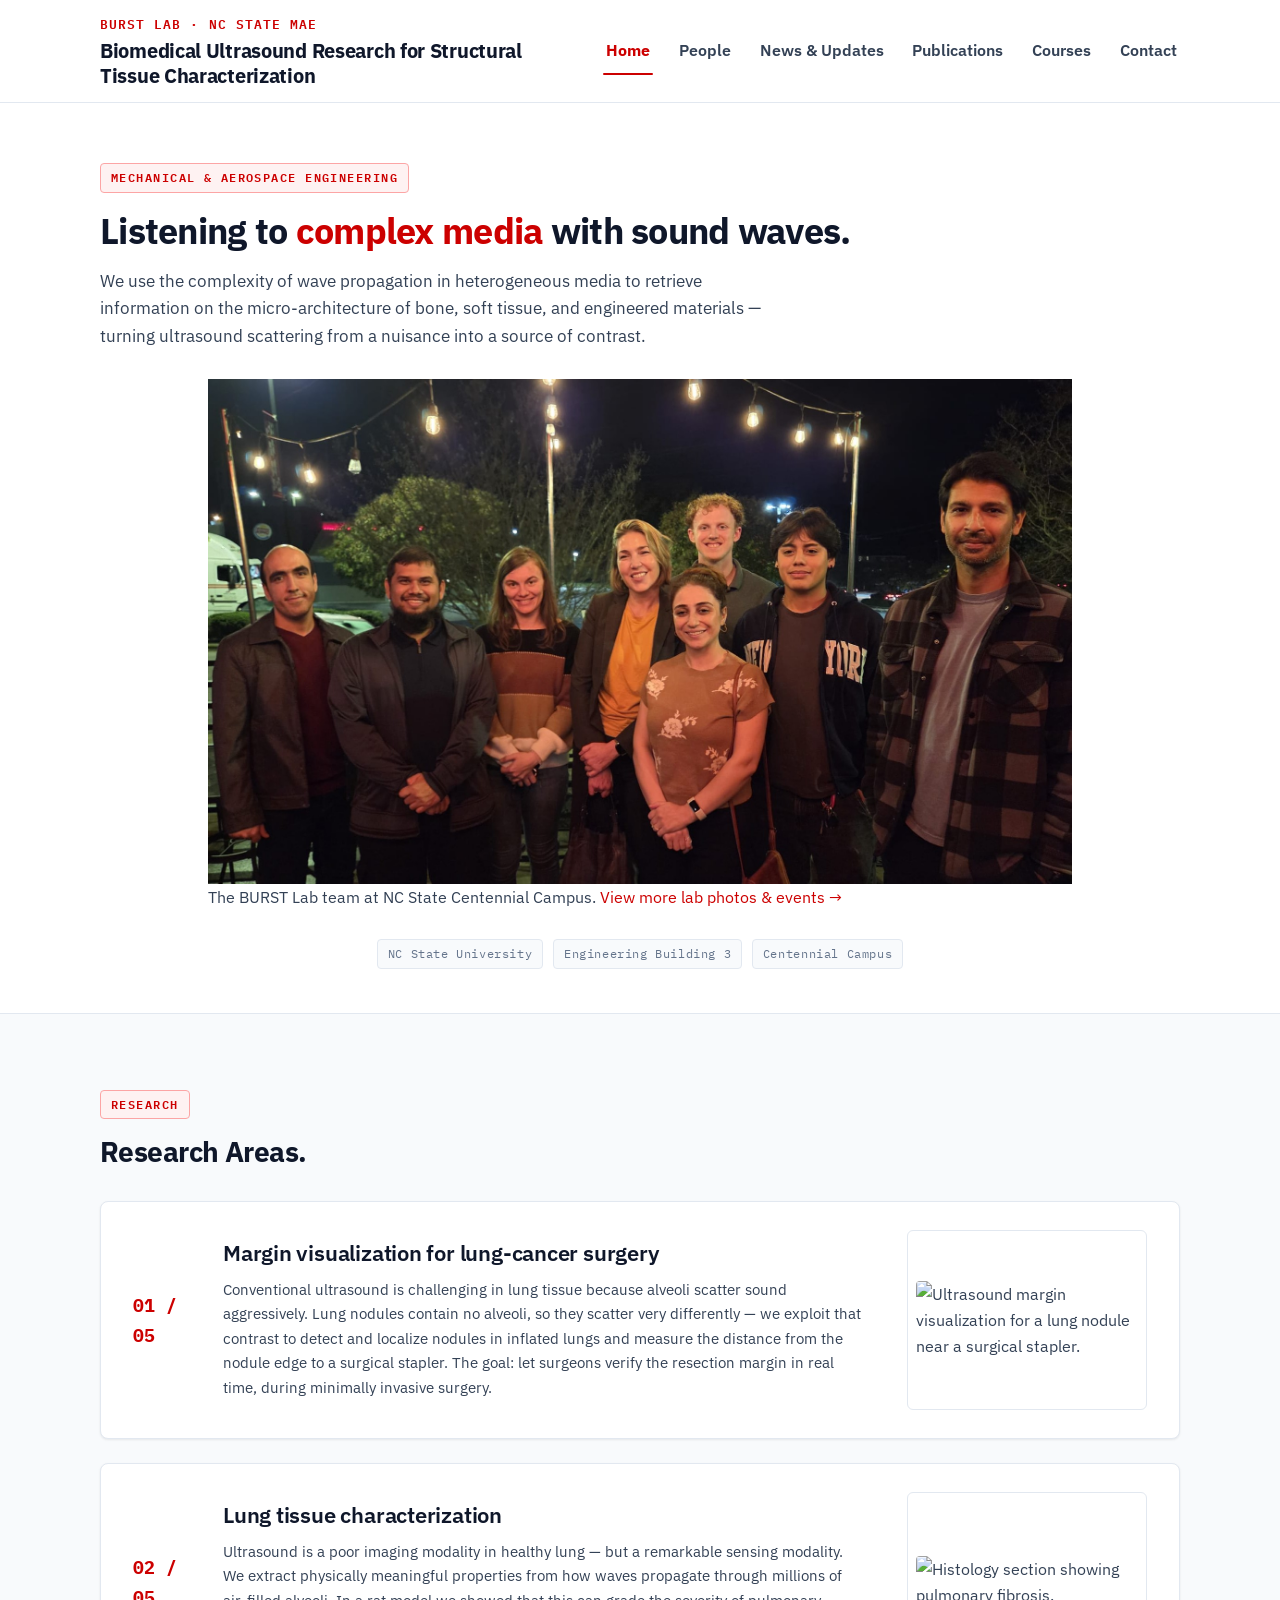
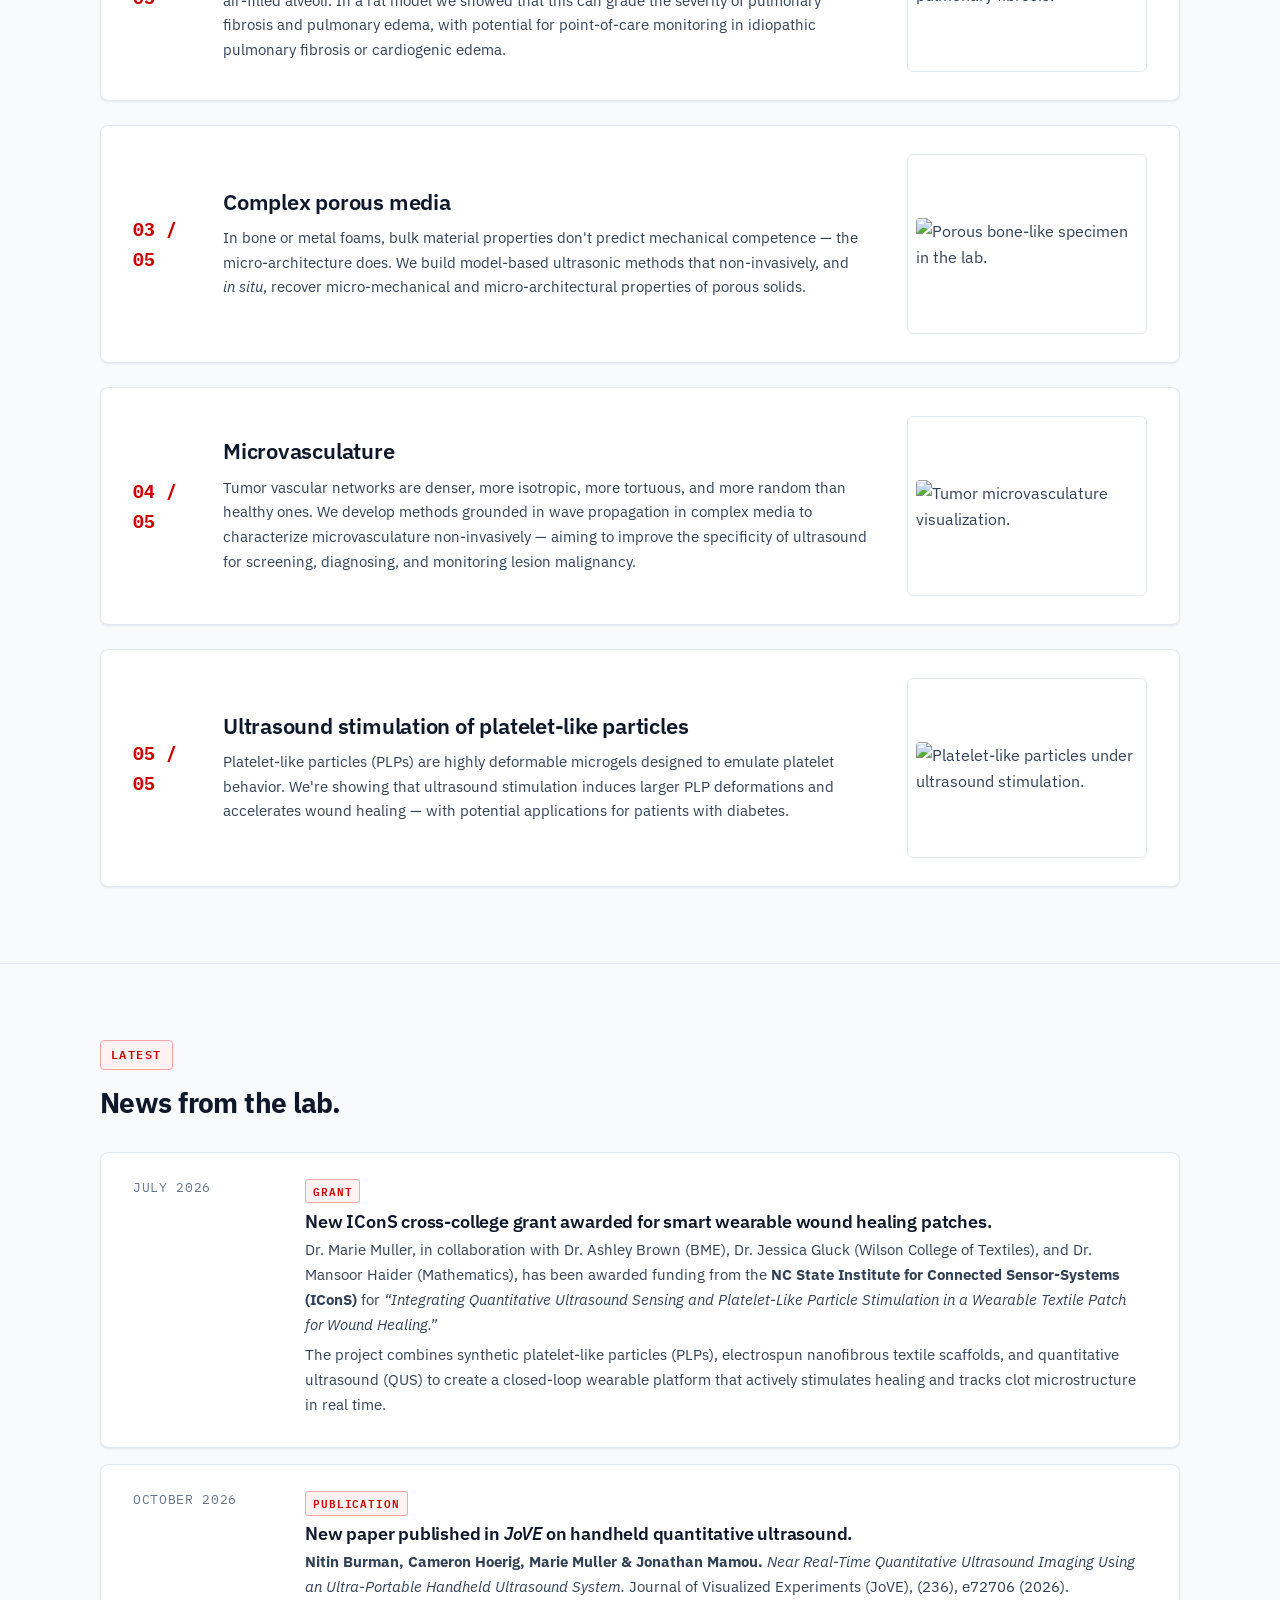
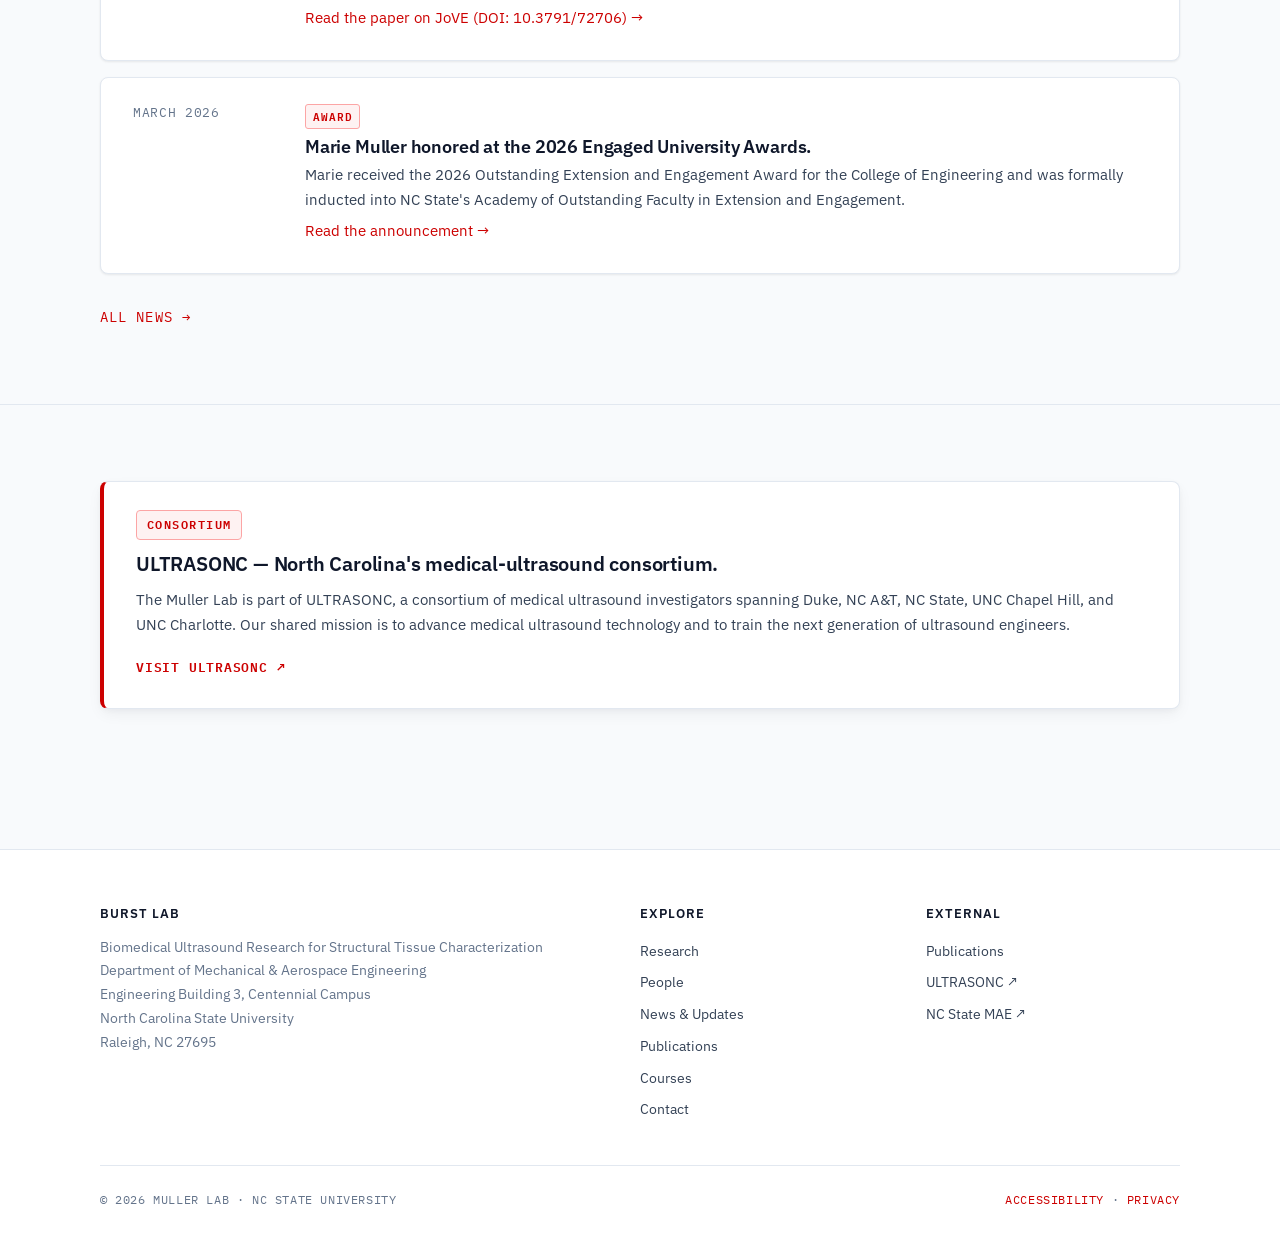
==== index.html @ 19299519 "Update index.html" ====
<!doctype html>
<html lang="en">
<head>
  <meta charset="utf-8" />
  <meta name="viewport" content="width=device-width, initial-scale=1" />
  <title> Biomedical Ultrasound Research for Structural Tissue characterization (BURST) Lab — Marie Muller, NC State</title>
  <meta name="description" content="The Burst Lab at NC State develops ultrasound methods to characterize the micro-architecture of complex media; from lung tissue and bone to engineered soft materials." />

  <!-- Fonts: Fraunces (display serif) + IBM Plex Sans (body) -->
  <link rel="preconnect" href="https://fonts.googleapis.com" />
  <link rel="preconnect" href="https://fonts.gstatic.com" crossorigin />
  <link href="https://fonts.googleapis.com/css2?family=Fraunces:ital,opsz,wght,SOFT,WONK@0,9..144,400..700,30..100,0..1;1,9..144,400..700,30..100,0..1&family=IBM+Plex+Mono:wght@400;500&family=IBM+Plex+Sans:wght@400;500;600&display=swap" rel="stylesheet" />

  <link rel="stylesheet" href="assets/css/style.css" />
</head>
<body>

  <header class="site-header">
    <nav class="nav" aria-label="Primary">
      <a class="brand" href="index.html">
        <small>BURST Lab · NC State MAE</small>
        <b>Biomedical Ultrasound Research for Structural Tissue Characterization</b>
      </a>
      <button class="nav-toggle" aria-expanded="false" aria-controls="nav-links">Menu</button>
      <ul class="nav-links" id="nav-links">
        <li><a class="active" href="index.html">Home</a></li>
        <li><a href="people.html">People</a></li>
        <li><a href="news.html">News &amp; Updates</a></li>
        <li><a href="publications.html">Publications</a></li>
        <li><a href="courses.html">Courses</a></li>        
        <li><a href="contact.html">Contact</a></li>
      </ul>
    </nav>
  </header>

  <main>

    <!-- HERO SECTION (Full-Width Single Column) -->
    <!-- HERO SECTION (Heading + Description -> Lab Photo -> Keyword Tags) -->
    <header class="hero">
      <div class="wrap">
        <span class="eyebrow">Mechanical &amp; Aerospace Engineering</span>
        <h1>Listening to <em>complex media</em> with sound waves.</h1>
        <p class="hero-lede" style="max-width: 68ch; margin-bottom: 1.75rem;">
          We use the complexity of wave propagation in heterogeneous media to retrieve information on the micro-architecture of bone, soft tissue, and engineered materials — turning ultrasound scattering from a nuisance into a source of contrast.
        </p>

        <!-- LAB GROUP PHOTO (80% Width Centered) -->
        <figure class="lab-hero-photo" style="max-width: 80%; margin: 0 auto;">
          <img src="assets/img/gallery/lab_photo.jpg" alt="BURST Lab Group Photo at NC State" />
          <figcaption>
            <span>The BURST Lab team at NC State Centennial Campus.</span>
            <a href="gallery.html">View more lab photos &amp; events →</a>
          </figcaption>
        </figure>

        <!-- CAMPUS & LOCATION KEYWORDS -->
        <div class="hero-meta" style="margin-top: 1.75rem; justify-content: center;">
          <span>NC State University</span>
          <span>Engineering Building 3</span>
          <span>Centennial Campus</span>
        </div>
      </div>
    </header>
    
   <!-- RESEARCH AREAS -->
    <section class="section" id="research">
      <div class="wrap">
        <span class="eyebrow">Research</span>
        <h2>Research Areas.</h2>
        <div class="research-list">

          <article class="research-item">
            <div class="research-num">01 / 05</div>
            <div class="research-body">
              <h3>Margin visualization for lung-cancer surgery</h3>
              <p>
                Conventional ultrasound is challenging in lung tissue because alveoli scatter
                sound aggressively. Lung nodules contain no alveoli, so they scatter very
                differently — we exploit that contrast to detect and localize nodules in
                inflated lungs and measure the distance from the nodule edge to a surgical
                stapler. The goal: let surgeons verify the resection margin in real time,
                during minimally invasive surgery.
              </p>
            </div>
            <figure class="research-figure">
              <img src="https://i0.wp.com/muller.wordpress.ncsu.edu/files/2023/11/NoduleMargin.png?ssl=1" alt="Ultrasound margin visualization for a lung nodule near a surgical stapler." loading="lazy" />
            </figure>
          </article>

          <article class="research-item">
            <div class="research-num">02 / 05</div>
            <div class="research-body">
              <h3>Lung tissue characterization</h3>
              <p>
                Ultrasound is a poor imaging modality in healthy lung — but a remarkable
                sensing modality. We extract physically meaningful properties from how waves
                propagate through millions of air-filled alveoli. In a rat model we showed
                that this can grade the severity of pulmonary fibrosis and pulmonary edema,
                with potential for point-of-care monitoring in idiopathic pulmonary fibrosis
                or cardiogenic edema.
              </p>
            </div>
            <figure class="research-figure">
              <img src="https://i0.wp.com/muller.wordpress.ncsu.edu/files/2020/08/FibrosisHist.jpg?ssl=1" alt="Histology section showing pulmonary fibrosis." loading="lazy" />
            </figure>
          </article>

          <article class="research-item">
            <div class="research-num">03 / 05</div>
            <div class="research-body">
              <h3>Complex porous media</h3>
              <p>
                In bone or metal foams, bulk material properties don't predict mechanical
                competence — the micro-architecture does. We build model-based ultrasonic
                methods that non-invasively, and <em>in&nbsp;situ</em>, recover micro-mechanical
                and micro-architectural properties of porous solids.
              </p>
            </div>
            <figure class="research-figure">
              <img src="https://i0.wp.com/muller.wordpress.ncsu.edu/files/2015/06/20151201_102800.jpg?ssl=1" alt="Porous bone-like specimen in the lab." loading="lazy" />
            </figure>
          </article>

          <article class="research-item">
            <div class="research-num">04 / 05</div>
            <div class="research-body">
              <h3>Microvasculature</h3>
              <p>
                Tumor vascular networks are denser, more isotropic, more tortuous, and more
                random than healthy ones. We develop methods grounded in wave propagation in
                complex media to characterize microvasculature non-invasively — aiming to
                improve the specificity of ultrasound for screening, diagnosing, and monitoring
                lesion malignancy.
              </p>
            </div>
            <figure class="research-figure">
              <img src="https://i0.wp.com/muller.wordpress.ncsu.edu/files/2018/06/TumorVasc.jpg?ssl=1" alt="Tumor microvasculature visualization." loading="lazy" />
            </figure>
          </article>

          <article class="research-item">
            <div class="research-num">05 / 05</div>
            <div class="research-body">
              <h3>Ultrasound stimulation of platelet-like particles</h3>
              <p>
                Platelet-like particles (PLPs) are highly deformable microgels designed to
                emulate platelet behavior. We're showing that ultrasound stimulation induces
                larger PLP deformations and accelerates wound healing — with potential
                applications for patients with diabetes.
              </p>
            </div>
            <figure class="research-figure">
              <img src="https://i0.wp.com/muller.wordpress.ncsu.edu/files/2019/06/PLP.jpg?ssl=1" alt="Platelet-like particles under ultrasound stimulation." loading="lazy" />
            </figure>
          </article>

        </div>
      </div>
    </section>

    <!-- LATEST NEWS PREVIEW -->
    <section class="section">
      <div class="wrap">
        <span class="eyebrow">Latest</span>
        <h2>News from the lab.</h2>

        <ul class="news-list">
<li class="news-item">
            <div class="news-date">July 2026</div>
            <div class="news-body">
              <span class="news-tag">Grant</span>
              <h3>New IConS cross-college grant awarded for smart wearable wound healing patches.</h3>
              <p>
                Dr. Marie Muller, in collaboration with Dr. Ashley Brown (BME), Dr. Jessica Gluck (Wilson College of Textiles), and Dr. Mansoor Haider (Mathematics), has been awarded funding from the <b>NC State Institute for Connected Sensor-Systems (IConS)</b> for <i>“Integrating Quantitative Ultrasound Sensing and Platelet-Like Particle Stimulation in a Wearable Textile Patch for Wound Healing.”</i>
              </p>
              <p>
                The project combines synthetic platelet-like particles (PLPs), electrospun nanofibrous textile scaffolds, and quantitative ultrasound (QUS) to create a closed-loop wearable platform that actively stimulates healing and tracks clot microstructure in real time.
              </p>
            </div>
          </li>
<li class="news-item">
            <div class="news-date">October 2026</div>
            <div class="news-body">
              <span class="news-tag">Publication</span>
              <h3>New paper published in <i>JoVE</i> on handheld quantitative ultrasound.</h3>
              <p>
                <b>Nitin Burman, Cameron Hoerig, Marie Muller &amp; Jonathan Mamou.</b> 
                <i>Near Real-Time Quantitative Ultrasound Imaging Using an Ultra-Portable Handheld Ultrasound System.</i> 
                Journal of Visualized Experiments (JoVE), (236), e72706 (2026).
              </p>
              <p>
                <a href="https://doi.org/10.3791/72706" target="_blank" rel="noopener">Read the paper on JoVE (DOI: 10.3791/72706) →</a>
              </p>
            </div>
          </li>
<li class="news-item">
            <div class="news-date">March 2026</div>
            <div class="news-body">
              <span class="news-tag">Award</span>
              <h3>Marie Muller honored at the 2026 Engaged University Awards.</h3>
              <p>Marie received the 2026 Outstanding Extension and Engagement Award for the College of Engineering and was formally inducted into NC State's Academy of Outstanding Faculty in Extension and Engagement.</p>
              <p><a href="https://oe.ncsu.edu/2026-engaged-university-awards-ceremony-recognizes-top-scholars-teams-and-partners/" target="_blank" rel="noopener">Read the announcement →</a></p>
            </div>
          </li>
        </ul>

        <p style="margin-top:2rem;font-family:var(--font-mono);font-size:.85rem;letter-spacing:.08em;text-transform:uppercase;">
          <a href="news.html">All news →</a>
        </p>
      </div>
    </section>

    <!-- CONSORTIUM -->
    <section class="section">
      <div class="wrap">
        <div class="callout">
          <span class="eyebrow" style="margin-bottom:.75rem;">Consortium</span>
          <h3>ULTRASONC — North Carolina's medical-ultrasound consortium.</h3>
          <p>
            The Muller Lab is part of ULTRASONC, a consortium of medical ultrasound investigators spanning Duke, NC&nbsp;A&amp;T, NC&nbsp;State, UNC Chapel Hill, and UNC Charlotte. Our shared mission is to advance medical ultrasound technology and to train the next generation of ultrasound engineers.
          </p>
          <a class="callout-link" href="https://tarheels.live/ultrasonc/" rel="noopener">Visit ULTRASONC ↗</a>
        </div>
      </div>
    </section>

  </main>

  <footer class="site-footer">
    <div class="wrap">
      <div class="footer-grid">
        <div>
          <h4>BURST Lab</h4>
          <p>Biomedical Ultrasound Research for Structural Tissue Characterization<br/>
          Department of Mechanical &amp; Aerospace Engineering<br/>
          Engineering Building 3, Centennial Campus<br/>
          North Carolina State University<br/>
          Raleigh, NC 27695</p>
        </div>
        <div>
          <h4>Explore</h4>
          <ul>
            <li><a href="index.html">Research</a></li>
            <li><a href="people.html">People</a></li>
            <li><a href="news.html">News &amp; Updates</a></li>
            <li><a href="publications.html">Publications</a></li>
            <li><a href="courses.html">Courses</a></li>            
            <li><a href="contact.html">Contact</a></li>
          </ul>
        </div>
        <div>
          <h4>External</h4>
          <ul>
            <li><a href="publications.html">Publications</a></li>
            <li><a href="https://tarheels.live/ultrasonc/" rel="noopener">ULTRASONC ↗</a></li>
            <li><a href="https://www.mae.ncsu.edu/" rel="noopener">NC State MAE ↗</a></li>
          </ul>
        </div>
      </div>
      <div class="footer-bottom">
        <span>© 2026 Muller Lab · NC State University</span>
        <span><a href="https://accessibility.ncsu.edu/" rel="noopener">Accessibility</a> · <a href="https://www.ncsu.edu/privacy/" rel="noopener">Privacy</a></span>
      </div>
    </div>
  </footer>

  <script>
    // Mobile nav toggle
    const btn = document.querySelector('.nav-toggle');
    const links = document.getElementById('nav-links');
    if (btn && links) {
      btn.addEventListener('click', () => {
        const open = links.classList.toggle('is-open');
        btn.setAttribute('aria-expanded', open);
      });
    }
  </script>
<!-- Modal Lightbox for Research Areas -->
  <div class="modal-overlay" id="researchModal" role="dialog" aria-modal="true" aria-hidden="true">
    <div class="modal-window">
      <button class="modal-close-btn" id="modalClose" aria-label="Close dialog">&times;</button>
      <div class="modal-left">
        <div class="modal-num" id="modalNum"></div>
        <h3 id="modalTitle"></h3>
        <p id="modalDesc"></p>
      </div>
      <div class="modal-right">
        <img id="modalImg" src="" alt="" />
      </div>
    </div>
  </div>

  <script>
    // Click-to-expand functionality for research items
    const items = document.querySelectorAll('.research-item');
    const modal = document.getElementById('researchModal');
    const closeBtn = document.getElementById('modalClose');
    const mNum = document.getElementById('modalNum');
    const mTitle = document.getElementById('modalTitle');
    const mDesc = document.getElementById('modalDesc');
    const mImg = document.getElementById('modalImg');

    items.forEach(item => {
      item.addEventListener('click', () => {
        const num = item.querySelector('.research-num')?.innerText || '';
        const title = item.querySelector('.research-body h3')?.innerText || '';
        const desc = item.querySelector('.research-body p')?.innerText || '';
        const img = item.querySelector('.research-figure img');

        if (img) {
          mNum.innerText = num;
          mTitle.innerText = title;
          mDesc.innerText = desc;
          mImg.src = img.src;
          mImg.alt = img.alt || title;

          modal.classList.add('active');
          modal.setAttribute('aria-hidden', 'false');
          document.body.style.overflow = 'hidden'; // prevent page background scrolling
        }
      });
    });

    function closeModal() {
      modal.classList.remove('active');
      modal.setAttribute('aria-hidden', 'true');
      document.body.style.overflow = '';
    }

    closeBtn.addEventListener('click', closeModal);
    modal.addEventListener('click', (e) => {
      if (e.target === modal) closeModal();
    });
    document.addEventListener('keydown', (e) => {
      if (e.key === 'Escape' && modal.classList.contains('active')) closeModal();
    });
  </script>  
</body>
</html>
---- assets/css/style.css ----
/* =========================================================
   BURST Lab — Modern Academic Design System
   Biomedical Ultrasound Research for Structural Tissue Characterization
   Department of Mechanical & Aerospace Engineering, NC State
   ========================================================= */

/* ---------------------------------------------------------
   1. DESIGN TOKENS (Variables)
   --------------------------------------------------------- */
:root {
  --bg:             #f8fafc;
  --bg-card:        #ffffff;
  --ink:            #0f172a;
  --ink-soft:       #334155;
  --ink-muted:      #64748b;
  --line:           #e2e8f0;

  /* NC State Athletics / University Red */
  --accent:         #cc0000;
  --accent-hover:   #990000;
  --accent-light:   #fef2f2;
  --accent-border:  #fca5a5;

  --radius:         8px;
  --shadow-sm:      0 1px 3px rgba(0, 0, 0, 0.05), 0 1px 2px rgba(0, 0, 0, 0.03);
  --shadow-md:      0 6px 16px -2px rgba(15, 23, 42, 0.06), 0 2px 6px -1px rgba(15, 23, 42, 0.04);

  --font-body:      "IBM Plex Sans", -apple-system, BlinkMacSystemFont, "Segoe UI", Roboto, sans-serif;
  --font-display:   "IBM Plex Sans", -apple-system, BlinkMacSystemFont, "Segoe UI", Roboto, sans-serif;
  --font-mono:      "IBM Plex Mono", ui-monospace, Menlo, Consolas, monospace;

  --max-w:          1160px;
  --gutter:         clamp(1.25rem, 4vw, 2.5rem);
}

/* ---------------------------------------------------------
   2. RESET & BASE HTML
   --------------------------------------------------------- */
*, *::before, *::after {
  box-sizing: border-box;
}

html {
  scroll-behavior: smooth;
}

body {
  margin: 0;
  background: var(--bg);
  color: var(--ink-soft);
  font-family: var(--font-body);
  font-size: 16px;
  line-height: 1.65;
  -webkit-font-smoothing: antialiased;
}

img {
  max-width: 100%;
  height: auto;
  display: block;
}

a {
  color: var(--accent);
  text-decoration: none;
  transition: color 0.15s ease;
}

a:hover {
  text-decoration: underline;
  color: var(--accent-hover);
}

h1, h2, h3, h4 {
  color: var(--ink);
  font-family: var(--font-display);
  font-weight: 700;
  line-height: 1.2;
  margin: 0 0 0.5em;
  letter-spacing: -0.02em;
}

h1 { font-size: clamp(2rem, 3.2vw, 2.65rem); }
h2 { font-size: clamp(1.5rem, 2.2vw, 1.95rem); }
h3 { font-size: 1.25rem; font-weight: 600; letter-spacing: -0.01em; }
h4 {
  font-size: 0.85rem;
  font-weight: 600;
  text-transform: uppercase;
  letter-spacing: 0.08em;
  color: var(--ink-muted);
}

p {
  margin: 0 0 1em;
}

p:last-child {
  margin-bottom: 0;
}

/* ---------------------------------------------------------
   3. SHARED LAYOUT UTILITIES
   --------------------------------------------------------- */
.wrap {
  max-width: var(--max-w);
  margin: 0 auto;
  padding: 0 var(--gutter);
}

.section {
  padding: clamp(3rem, 6vw, 4.75rem) 0;
}

.section + .section {
  border-top: 1px solid var(--line);
}

.eyebrow {
  display: inline-flex;
  align-items: center;
  font-family: var(--font-mono);
  font-size: 0.75rem;
  letter-spacing: 0.12em;
  text-transform: uppercase;
  color: var(--accent);
  background: var(--accent-light);
  border: 1px solid var(--accent-border);
  padding: 4px 10px;
  border-radius: 4px;
  font-weight: 600;
  margin-bottom: 1rem;
}

/* ---------------------------------------------------------
   4. SITE HEADER & PRIMARY NAVIGATION
   --------------------------------------------------------- */
.site-header {
  border-bottom: 1px solid var(--line);
  background: #ffffff;
  position: sticky;
  top: 0;
  z-index: 100;
}

.nav {
  max-width: var(--max-w, 1200px);
  margin: 0 auto;
  padding: 0.9rem var(--gutter);
  display: flex;
  align-items: center;
  justify-content: space-between;
  gap: 1.5rem;
}

/* Brand / Lab Identity */
.brand {
  display: flex;
  flex-direction: column;
  text-decoration: none;
  max-width: 520px;
  flex-shrink: 1;
}

.brand:hover {
  text-decoration: none;
}

.brand small {
  font-family: var(--font-mono, monospace);
  font-size: 0.82rem;
  letter-spacing: 0.08em;
  text-transform: uppercase;
  color: var(--accent);
  font-weight: 600;
  margin-bottom: 0.2rem;
}

.brand b {
  font-size: 1.22rem;
  line-height: 1.25;
  color: var(--ink);
  font-weight: 700;
  letter-spacing: -0.015em;
}

/* Nav Menu Links (Desktop) */
.nav-links {
  display: flex;
  align-items: center;
  list-style: none;
  padding: 0;
  margin: 0;
  gap: 1.4rem;
  flex-shrink: 0;
}

.nav-links li {
  margin: 0;
  padding: 0;
  display: flex;
  align-items: center;
}

.nav-links a {
  text-decoration: none;
  font-size: 0.98rem;
  font-weight: 600;
  color: var(--ink-soft);
  white-space: nowrap;
  padding: 0.4rem 0.2rem;
  position: relative;
  transition: color 0.15s ease;
}

.nav-links a:hover {
  color: var(--accent);
  text-decoration: none;
}

.nav-links a.active {
  color: var(--accent);
  font-weight: 700;
}

.nav-links a.active::after {
  content: "";
  position: absolute;
  bottom: -4px;
  left: 0;
  right: 0;
  height: 2px;
  background: var(--accent);
  border-radius: 1px;
}

/* Hide Hamburger Button on Desktop */
.nav-toggle {
  display: none;
}

/* ---------------------------------------------------------
   5. HERO SECTION (Homepage)
   --------------------------------------------------------- */
.hero {
  background: #ffffff;
  padding: clamp(2.5rem, 5vw, 3.75rem) 0 2.75rem;
  border-bottom: 1px solid var(--line);
}

.hero-grid {
  display: grid;
  grid-template-columns: 1fr;
  gap: 2.25rem;
  align-items: center;
}

@media (min-width: 860px) {
  .hero-grid {
    grid-template-columns: 1.4fr 1fr;
    gap: 3.5rem;
  }
}

.hero h1 {
  font-size: clamp(1.85rem, 2.8vw, 2.35rem);
  font-weight: 700;
  line-height: 1.25;
  letter-spacing: -0.02em;
  color: var(--ink);
  margin-bottom: 0.75rem;
}

.hero h1 em {
  font-style: normal;
  color: var(--accent);
}

.hero-lede {
  font-size: 1.05rem;
  color: var(--ink-soft);
  line-height: 1.65;
  max-width: 52ch;
  margin-top: 0.85rem;
}

.hero-meta {
  display: flex;
  flex-wrap: wrap;
  gap: 0.6rem;
  margin-top: 1.75rem;
}

.hero-meta span {
  font-family: var(--font-mono);
  font-size: 0.76rem;
  letter-spacing: 0.05em;
  color: var(--ink-muted);
  background: var(--bg);
  border: 1px solid var(--line);
  padding: 4px 10px;
  border-radius: 4px;
}

/* ---------------------------------------------------------
   6. CALLOUT BOX
   --------------------------------------------------------- */
.callout {
  background: var(--bg-card);
  border: 1px solid var(--line);
  border-left: 4px solid var(--accent);
  padding: 1.75rem 2rem;
  border-radius: var(--radius);
  box-shadow: var(--shadow-md);
}

.callout h3 {
  font-size: 1.25rem;
  margin-bottom: 0.65rem;
  color: var(--ink);
}

.callout p {
  color: var(--ink-soft);
  font-size: 0.96rem;
  margin-bottom: 1rem;
}

.callout .callout-link {
  font-family: var(--font-mono);
  font-size: 0.82rem;
  font-weight: 600;
  letter-spacing: 0.06em;
  text-transform: uppercase;
  color: var(--accent);
  display: inline-flex;
  align-items: center;
}

/* ---------------------------------------------------------
   7. RESEARCH AREAS & LIGHTBOX MODAL
   --------------------------------------------------------- */
.research-list {
  display: flex;
  flex-direction: column;
  gap: 1.5rem;
  margin-top: 2rem;
}

.research-item {
  display: grid;
  grid-template-columns: 1fr;
  gap: 1.5rem;
  background: var(--bg-card);
  border: 1px solid var(--line);
  padding: 1.75rem 2rem;
  border-radius: var(--radius);
  box-shadow: var(--shadow-sm);
  transition: transform 0.2s ease, box-shadow 0.2s ease, border-color 0.2s ease;
  cursor: pointer;
  position: relative;
}

.research-item:hover {
  transform: translateY(-2px);
  box-shadow: var(--shadow-md);
  border-color: #cbd5e1;
}

@media (min-width: 768px) {
  .research-item {
    grid-template-columns: 50px 1fr 240px;
    align-items: center;
    gap: 2.5rem;
  }
}

.research-num {
  font-family: var(--font-mono);
  font-size: 1.15rem;
  font-weight: 700;
  color: var(--accent);
}

.research-body h3 {
  font-size: 1.35rem;
  margin-bottom: 0.6rem;
  color: var(--ink);
}

.research-body p {
  color: var(--ink-soft);
  font-size: 0.96rem;
  line-height: 1.6;
}

.research-hint {
  display: inline-block;
  margin-top: 0.75rem;
  font-family: var(--font-mono);
  font-size: 0.75rem;
  color: var(--accent);
  letter-spacing: 0.05em;
  text-transform: uppercase;
}

.research-figure {
  margin: 0;
  background: #ffffff;
  border: 1px solid var(--line);
  border-radius: 6px;
  padding: 0.5rem;
  height: 180px;
  display: flex;
  align-items: center;
  justify-content: center;
}

.research-figure img {
  max-width: 100%;
  max-height: 100%;
  width: auto;
  height: auto;
  object-fit: contain;
  border-radius: 4px;
}

/* Lightbox Modal */
.modal-overlay {
  position: fixed;
  inset: 0;
  background: rgba(15, 23, 42, 0.75);
  backdrop-filter: blur(6px);
  z-index: 1000;
  display: none;
  align-items: center;
  justify-content: center;
  padding: 1.5rem;
  opacity: 0;
  transition: opacity 0.25s ease;
}

.modal-overlay.active {
  display: flex;
  opacity: 1;
}

.modal-window {
  background: #ffffff;
  width: 100%;
  max-width: 1050px;
  max-height: 90vh;
  border-radius: 12px;
  box-shadow: 0 25px 50px -12px rgba(0, 0, 0, 0.25);
  overflow-y: auto;
  position: relative;
  display: grid;
  grid-template-columns: 1fr;
  animation: modalPop 0.25s ease-out;
}

@media (min-width: 860px) {
  .modal-window {
    grid-template-columns: 1fr 1.25fr;
    overflow: hidden;
    height: min(650px, 85vh);
  }
}

@keyframes modalPop {
  from { transform: scale(0.96); opacity: 0; }
  to { transform: scale(1); opacity: 1; }
}

.modal-close-btn {
  position: absolute;
  top: 1rem;
  right: 1.25rem;
  background: rgba(255, 255, 255, 0.9);
  border: 1px solid var(--line);
  width: 36px;
  height: 36px;
  border-radius: 50%;
  font-size: 1.2rem;
  font-weight: 700;
  cursor: pointer;
  display: flex;
  align-items: center;
  justify-content: center;
  z-index: 10;
  color: var(--ink-soft);
  transition: background 0.15s ease;
}

.modal-close-btn:hover {
  background: var(--accent);
  color: #fff;
  border-color: var(--accent);
}

.modal-left {
  padding: clamp(2rem, 4vw, 3rem);
  display: flex;
  flex-direction: column;
  justify-content: center;
  border-bottom: 1px solid var(--line);
}

@media (min-width: 860px) {
  .modal-left {
    border-bottom: none;
    border-right: 1px solid var(--line);
    overflow-y: auto;
  }
}

.modal-left .modal-num {
  font-family: var(--font-mono);
  color: var(--accent);
  font-weight: 700;
  font-size: 0.9rem;
  letter-spacing: 0.08em;
  margin-bottom: 0.5rem;
}

.modal-left h3 {
  font-size: clamp(1.4rem, 2vw, 1.85rem);
  line-height: 1.25;
  margin-bottom: 1.25rem;
  color: var(--ink);
}

.modal-left p {
  color: var(--ink-soft);
  font-size: 1.02rem;
  line-height: 1.7;
}

.modal-right {
  background: #f8fafc;
  display: flex;
  align-items: center;
  justify-content: center;
  padding: 2rem;
}

.modal-right img {
  max-width: 100%;
  max-height: 100%;
  width: auto;
  height: auto;
  object-fit: contain;
  box-shadow: var(--shadow-sm);
  background: #fff;
  border-radius: 6px;
  border: 1px solid var(--line);
}

/* ---------------------------------------------------------
   8. NEWS & HIGHLIGHTS FEED
   --------------------------------------------------------- */
.news-list {
  list-style: none;
  padding: 0;
  margin: 2rem 0 0;
  display: flex;
  flex-direction: column;
  gap: 1rem;
}

.news-item {
  background: var(--bg-card);
  border: 1px solid var(--line);
  padding: 1.5rem 2rem;
  border-radius: var(--radius);
  box-shadow: var(--shadow-sm);
  display: grid;
  grid-template-columns: 1fr;
  gap: 0.75rem;
}

@media (min-width: 768px) {
  .news-item {
    grid-template-columns: 140px 1fr;
    gap: 2rem;
  }
}

.news-date {
  font-family: var(--font-mono);
  font-size: 0.82rem;
  color: var(--ink-muted);
  letter-spacing: 0.05em;
  text-transform: uppercase;
}

.news-tag {
  display: inline-block;
  font-family: var(--font-mono);
  font-size: 0.7rem;
  letter-spacing: 0.08em;
  text-transform: uppercase;
  color: var(--accent);
  background: var(--accent-light);
  border: 1px solid var(--accent-border);
  padding: 2px 7px;
  border-radius: 3px;
  margin-bottom: 0.4rem;
  font-weight: 600;
}

.news-body h3 {
  font-size: 1.15rem;
  margin-bottom: 0.4rem;
}

.news-body p {
  color: var(--ink-soft);
  font-size: 0.94rem;
  margin-bottom: 0.35rem;
}

/* ---------------------------------------------------------
   9. PEOPLE PAGE & ROSTER
   --------------------------------------------------------- */
.pi-feature {
  display: grid;
  grid-template-columns: 1fr;
  gap: 2rem;
  background: var(--bg-card);
  padding: 2.5rem;
  border: 1px solid var(--line);
  border-radius: var(--radius);
  box-shadow: var(--shadow-sm);
}

@media (min-width: 768px) {
  .pi-feature {
    grid-template-columns: 280px 1fr;
    gap: 3rem;
    align-items: start;
  }
}

.pi-photo {
  border-radius: var(--radius);
  overflow: hidden;
  border: 1px solid var(--line);
}

.pi-photo img {
  width: 100%;
  aspect-ratio: 1 / 1;
  object-fit: cover;
}

.pi-title {
  font-family: var(--font-mono);
  font-size: 0.82rem;
  text-transform: uppercase;
  color: var(--accent);
  letter-spacing: 0.06em;
  margin-bottom: 0.85rem;
  font-weight: 600;
  display: inline-block;
}

.people-grid {
  display: grid;
  grid-template-columns: repeat(auto-fill, minmax(240px, 1fr));
  gap: 1.5rem;
  margin-top: 1.75rem;
}

/* People Card Layout Details */
.person {
  background: var(--bg-card);
  border: 1px solid var(--line);
  padding: 1.5rem;
  border-radius: var(--radius);
  box-shadow: var(--shadow-sm);
  display: flex;
  flex-direction: column;
}

.person-photo {
  width: 100%;
  max-width: 190px;
  aspect-ratio: 1 / 1;
  border-radius: 50%;
  overflow: hidden;
  margin: 0 auto 1.25rem;
  background: var(--bg-card);
}

.person-photo img {
  width: 100%;
  height: 100%;
  display: block;
  object-fit: cover;
  border-radius: 50%;
}

.person h4 {
  font-size: 1.15rem;
  color: var(--ink);
  margin-bottom: 0.25rem;
  font-weight: 700;
}

.person-role {
  font-family: var(--font-mono);
  font-size: 0.82rem;
  color: var(--accent);
  font-weight: 600;
  text-transform: uppercase;
  letter-spacing: 0.04em;
  margin-bottom: 0.85rem;
}

.person-degrees {
  font-size: 0.88rem;
  line-height: 1.45;
  color: var(--ink-muted);
  border-left: 2px solid var(--line);
  padding-left: 0.65rem;
  margin-bottom: 0.95rem;
}

.person-bio {
  font-size: 0.92rem;
  color: var(--ink-soft);
  line-height: 1.55;
  margin-bottom: 1.25rem;
}

.person-offhours {
  display: block;
  font-size: 0.86rem;
  color: var(--ink-muted);
  font-style: italic;
  margin-top: 0.35rem;
}

.person-email {
  font-family: var(--font-mono);
  font-size: 0.82rem;
  color: var(--accent);
  margin-top: auto;
  word-break: break-all;
}

/* Alumni Section */
.alumni-block {
  columns: 1;
  column-gap: 2.5rem;
}

@media (min-width: 600px) { .alumni-block { columns: 2; } }
@media (min-width: 960px) { .alumni-block { columns: 3; } }

.alumni-block ul {
  list-style: none;
  padding: 0;
  margin: 0;
}

.alumni-block li {
  break-inside: avoid;
  padding: 0.5rem 0;
  border-bottom: 1px solid var(--line);
  font-size: 0.94rem;
}

/* ---------------------------------------------------------
   10. PAGE HEADERS & COURSES
   --------------------------------------------------------- */
.page-header {
  padding: clamp(2.5rem, 5vw, 4rem) 0 2.25rem;
  background: #ffffff;
  border-bottom: 1px solid var(--line);
}

.page-header h1 {
  font-size: clamp(2rem, 3.2vw, 2.75rem);
}

.page-header p {
  font-size: 1.05rem;
  color: var(--ink-soft);
  max-width: 65ch;
  margin-top: 0.75rem;
}

.courses {
  display: flex;
  flex-direction: column;
  gap: 1rem;
  margin-top: 2rem;
}

.course {
  background: var(--bg-card);
  border: 1px solid var(--line);
  padding: 1.75rem 2rem;
  border-radius: var(--radius);
  box-shadow: var(--shadow-sm);
  display: grid;
  grid-template-columns: 1fr;
  gap: 1rem;
}

@media (min-width: 768px) {
  .course {
    grid-template-columns: 160px 1fr;
    gap: 2rem;
  }
}

.course-code {
  font-family: var(--font-mono);
  font-size: 1rem;
  font-weight: 700;
  color: var(--ink);
}

.course-term {
  display: block;
  font-size: 0.78rem;
  text-transform: uppercase;
  color: var(--accent);
  margin-top: 4px;
}

/* ---------------------------------------------------------
   11. SITE FOOTER
   --------------------------------------------------------- */
.site-footer {
  border-top: 1px solid var(--line);
  padding: 3.5rem 0 2rem;
  background: #ffffff;
  font-size: 0.9rem;
  color: var(--ink-muted);
  margin-top: 4rem;
}

.footer-grid {
  display: grid;
  grid-template-columns: 1fr;
  gap: 2rem;
}

@media (min-width: 768px) {
  .footer-grid {
    grid-template-columns: 2fr 1fr 1fr;
  }
}

.footer-grid h4 {
  font-size: 0.8rem;
  margin-bottom: 0.85rem;
  color: var(--ink);
}

.footer-grid ul {
  list-style: none;
  padding: 0;
  margin: 0;
}

.footer-grid li {
  padding: 0.25rem 0;
}

.footer-grid a {
  color: var(--ink-soft);
}

.footer-grid a:hover {
  color: var(--accent);
}

.footer-bottom {
  margin-top: 2.5rem;
  padding-top: 1.5rem;
  border-top: 1px solid var(--line);
  display: flex;
  justify-content: space-between;
  flex-wrap: wrap;
  gap: 1rem;
  font-family: var(--font-mono);
  font-size: 0.75rem;
  letter-spacing: 0.05em;
  text-transform: uppercase;
}

/* ---------------------------------------------------------
   12. RESPONSIVE BREAKPOINTS (Mobile <= 760px)
   --------------------------------------------------------- */
@media (max-width: 760px) {
  /* Show hamburger button on mobile devices */
  .nav-toggle {
    display: inline-block;
    background: transparent;
    border: 1px solid var(--line);
    padding: 0.35rem 0.75rem;
    border-radius: var(--radius);
    font-size: 0.88rem;
    font-weight: 600;
    cursor: pointer;
    color: var(--ink);
  }

  /* Collapse nav links by default into drop-down drawer */
  .nav-links {
    display: none;
    position: absolute;
    top: 100%;
    left: 0;
    right: 0;
    background: #ffffff;
    border-bottom: 1px solid var(--line);
    flex-direction: column;
    align-items: stretch;
    gap: 0;
    padding: 0.5rem var(--gutter, 1.5rem) 1.5rem;
    box-shadow: var(--shadow-md);
  }

  /* Show links when clicked */
  .nav-links.is-open {
    display: flex;
  }

  .nav-links li {
    padding: 0.6rem 0;
    border-bottom: 1px solid #f1f5f9;
  }

  .nav-links a {
    padding: 0.75rem 0;
    border-bottom: 1px solid var(--line);
  }
}
/* =========================================================
   Publications Divider (Pre-2017 Foundational Section)
   ========================================================= */
.pub-divider {
  display: flex;
  align-items: center;
  gap: 1rem;
  margin: 3rem 0 1.5rem;
  list-style: none;
  width: 100%;
}

.pub-divider-line {
  flex: 1;
  height: 1px;
  background: var(--line, #e2e8f0);
}

.pub-divider-text {
  font-family: var(--font-mono, monospace);
  font-size: 0.8rem;
  font-weight: 600;
  letter-spacing: 0.08em;
  text-transform: uppercase;
  color: var(--ink-muted, #64748b);
  background: var(--bg, #f8fafc);
  padding: 5px 14px;
  border: 1px solid var(--line, #e2e8f0);
  border-radius: 20px;
  white-space: nowrap;
}
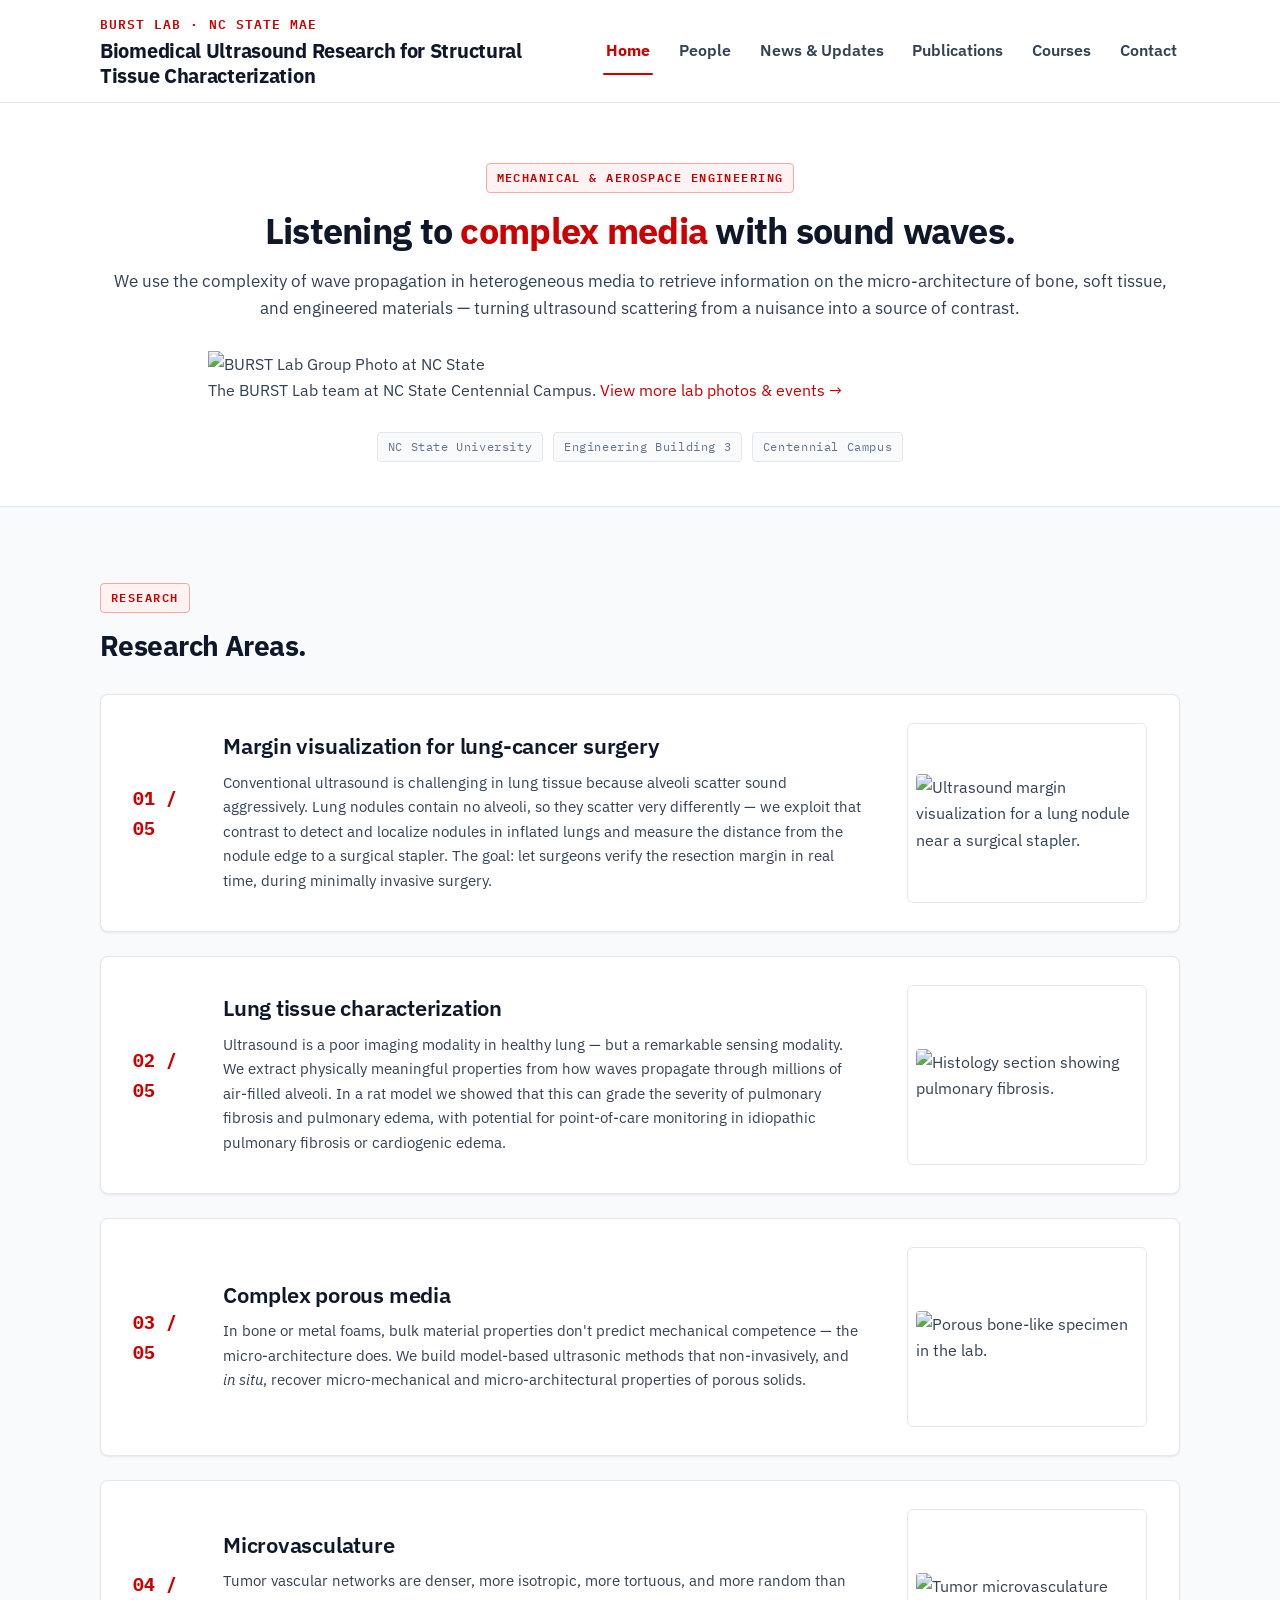
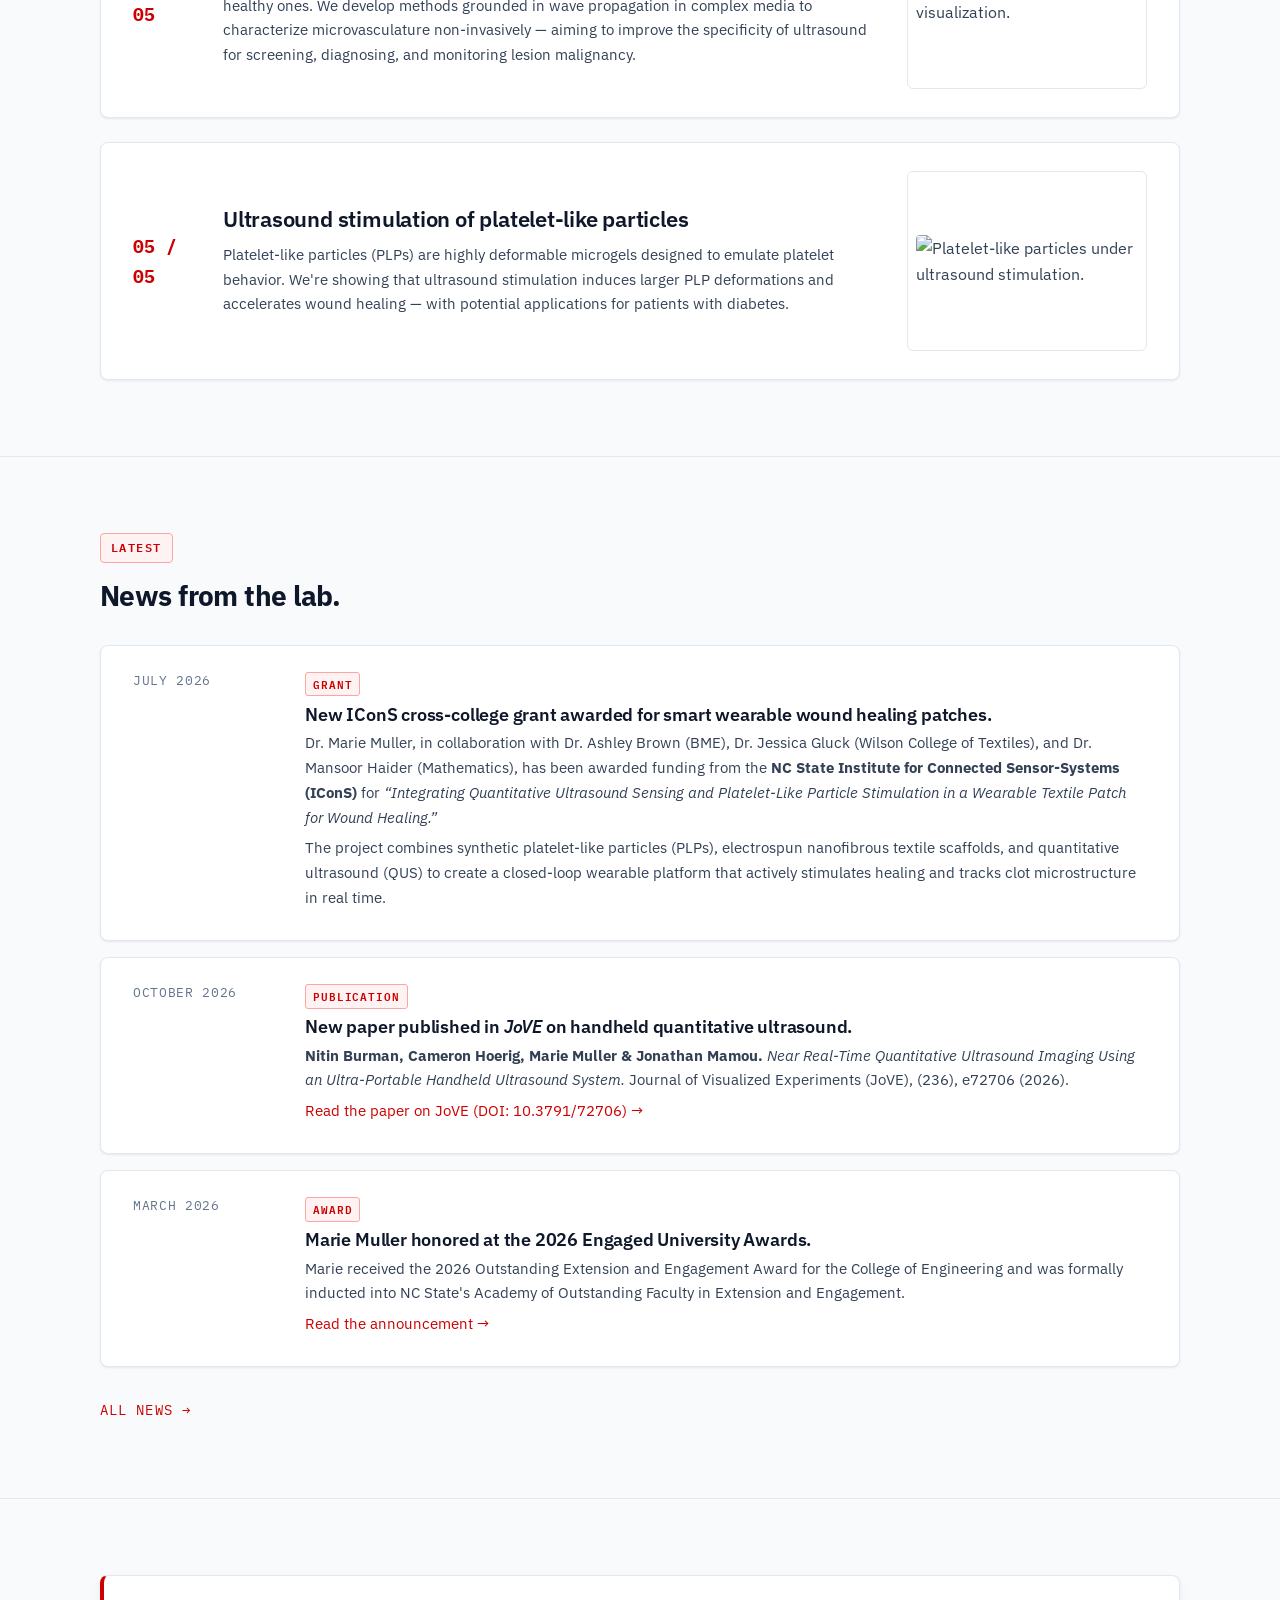
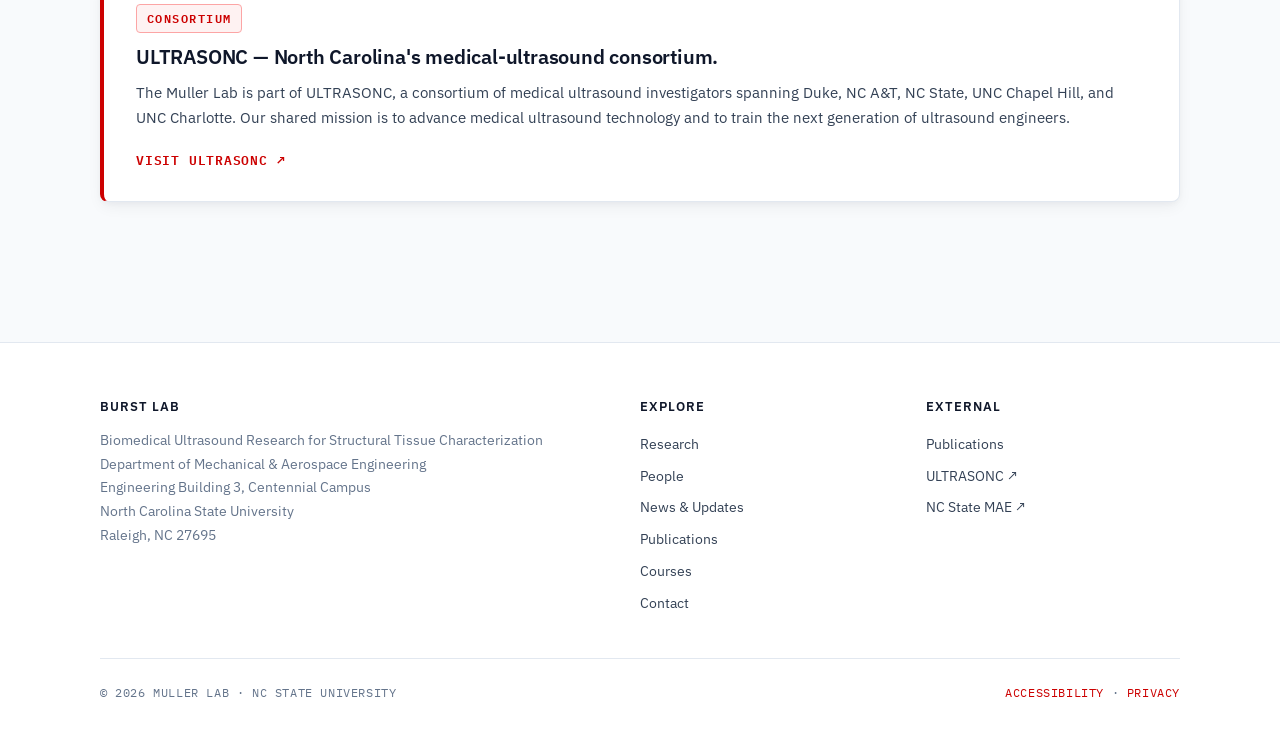
==== commit 81a44412: "Update index.html" ====
--- a/index.html
+++ b/index.html
@@ -35,19 +35,18 @@
 
   <main>
 
-    <!-- HERO SECTION (Full-Width Single Column) -->
     <!-- HERO SECTION (Heading + Description -> Lab Photo -> Keyword Tags) -->
     <header class="hero">
-      <div class="wrap">
+      <div class="wrap" style="text-align: center;">
         <span class="eyebrow">Mechanical &amp; Aerospace Engineering</span>
         <h1>Listening to <em>complex media</em> with sound waves.</h1>
-        <p class="hero-lede" style="max-width: 68ch; margin-bottom: 1.75rem;">
+        <p class="hero-lede" style="max-width: 100%; margin: 0.85rem auto 1.75rem;">
           We use the complexity of wave propagation in heterogeneous media to retrieve information on the micro-architecture of bone, soft tissue, and engineered materials — turning ultrasound scattering from a nuisance into a source of contrast.
         </p>
 
         <!-- LAB GROUP PHOTO (80% Width Centered) -->
-        <figure class="lab-hero-photo" style="max-width: 80%; margin: 0 auto;">
-          <img src="assets/img/gallery/lab_photo.jpg" alt="BURST Lab Group Photo at NC State" />
+        <figure class="lab-hero-photo" style="max-width: 80%; margin: 0 auto; text-align: left;">
+          <img src="assets/img/gallery/lab_photo.webp" alt="BURST Lab Group Photo at NC State" />
           <figcaption>
             <span>The BURST Lab team at NC State Centennial Campus.</span>
             <a href="gallery.html">View more lab photos &amp; events →</a>
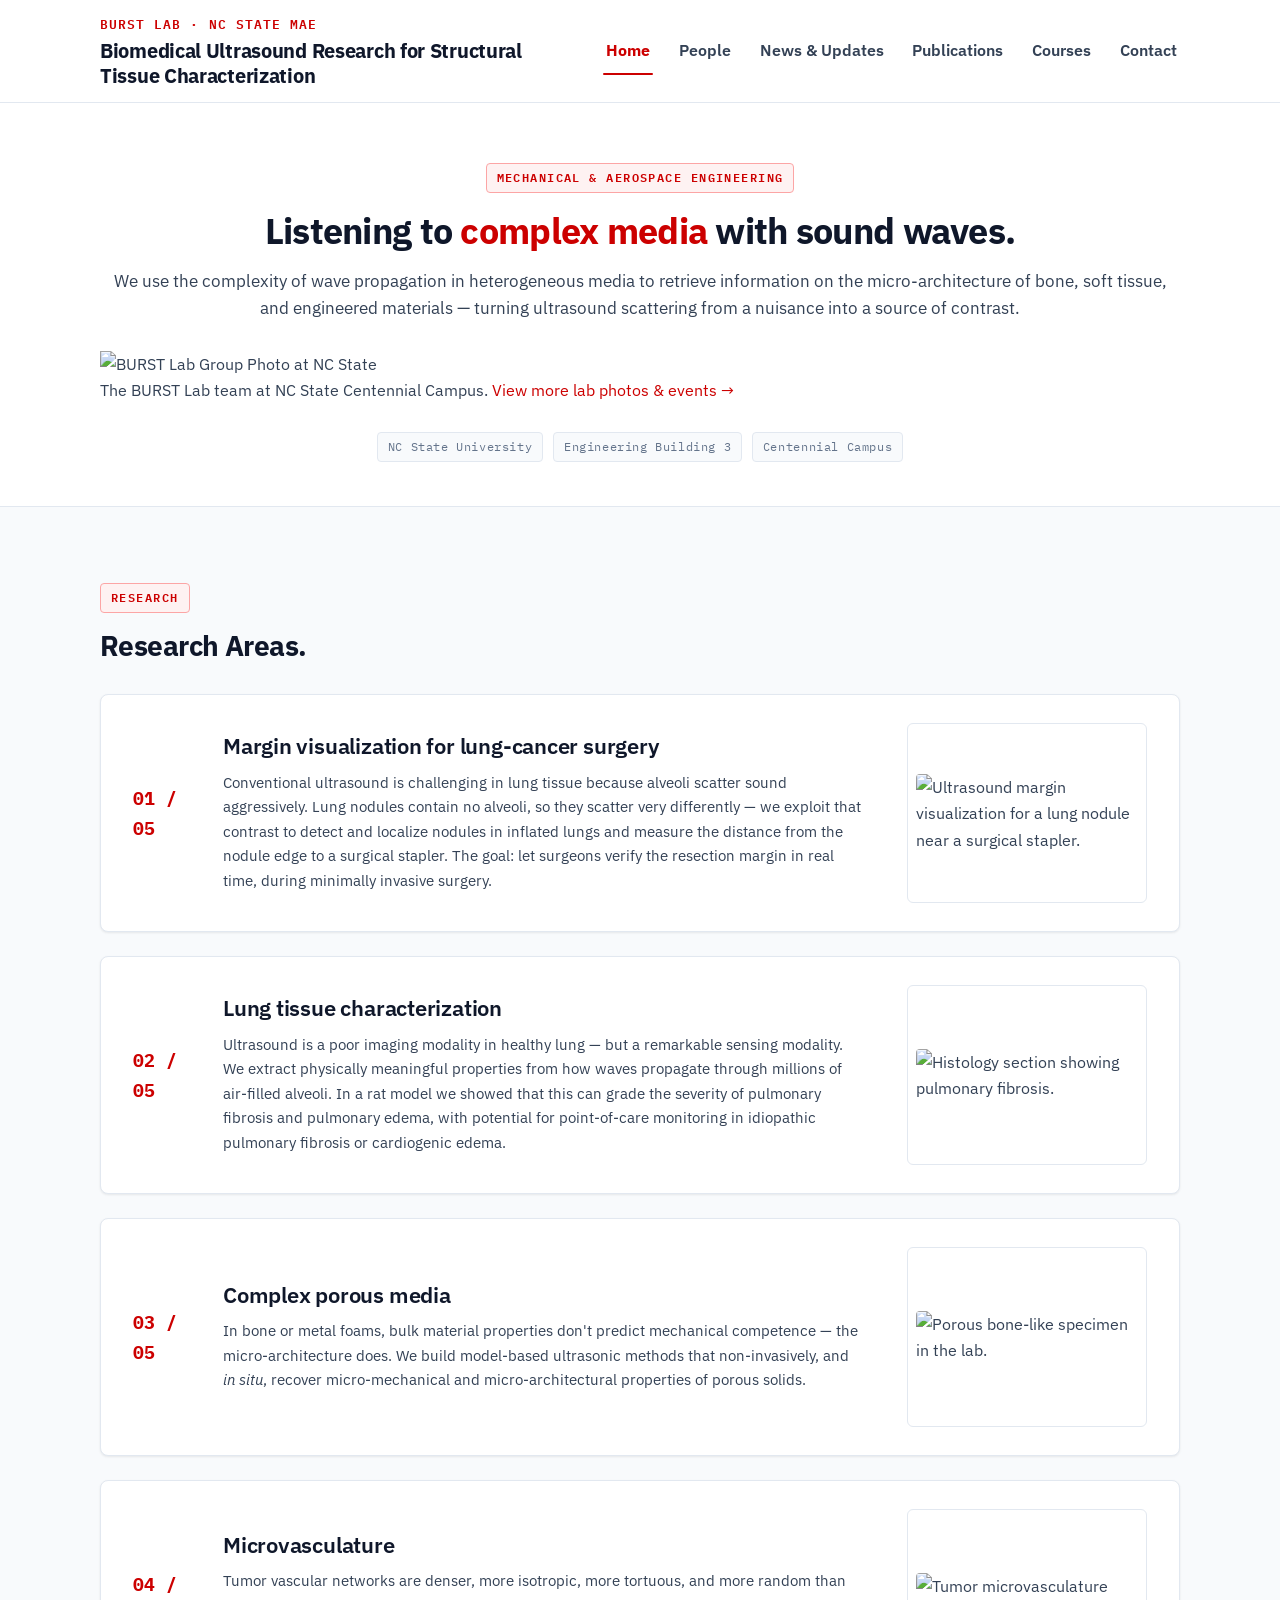
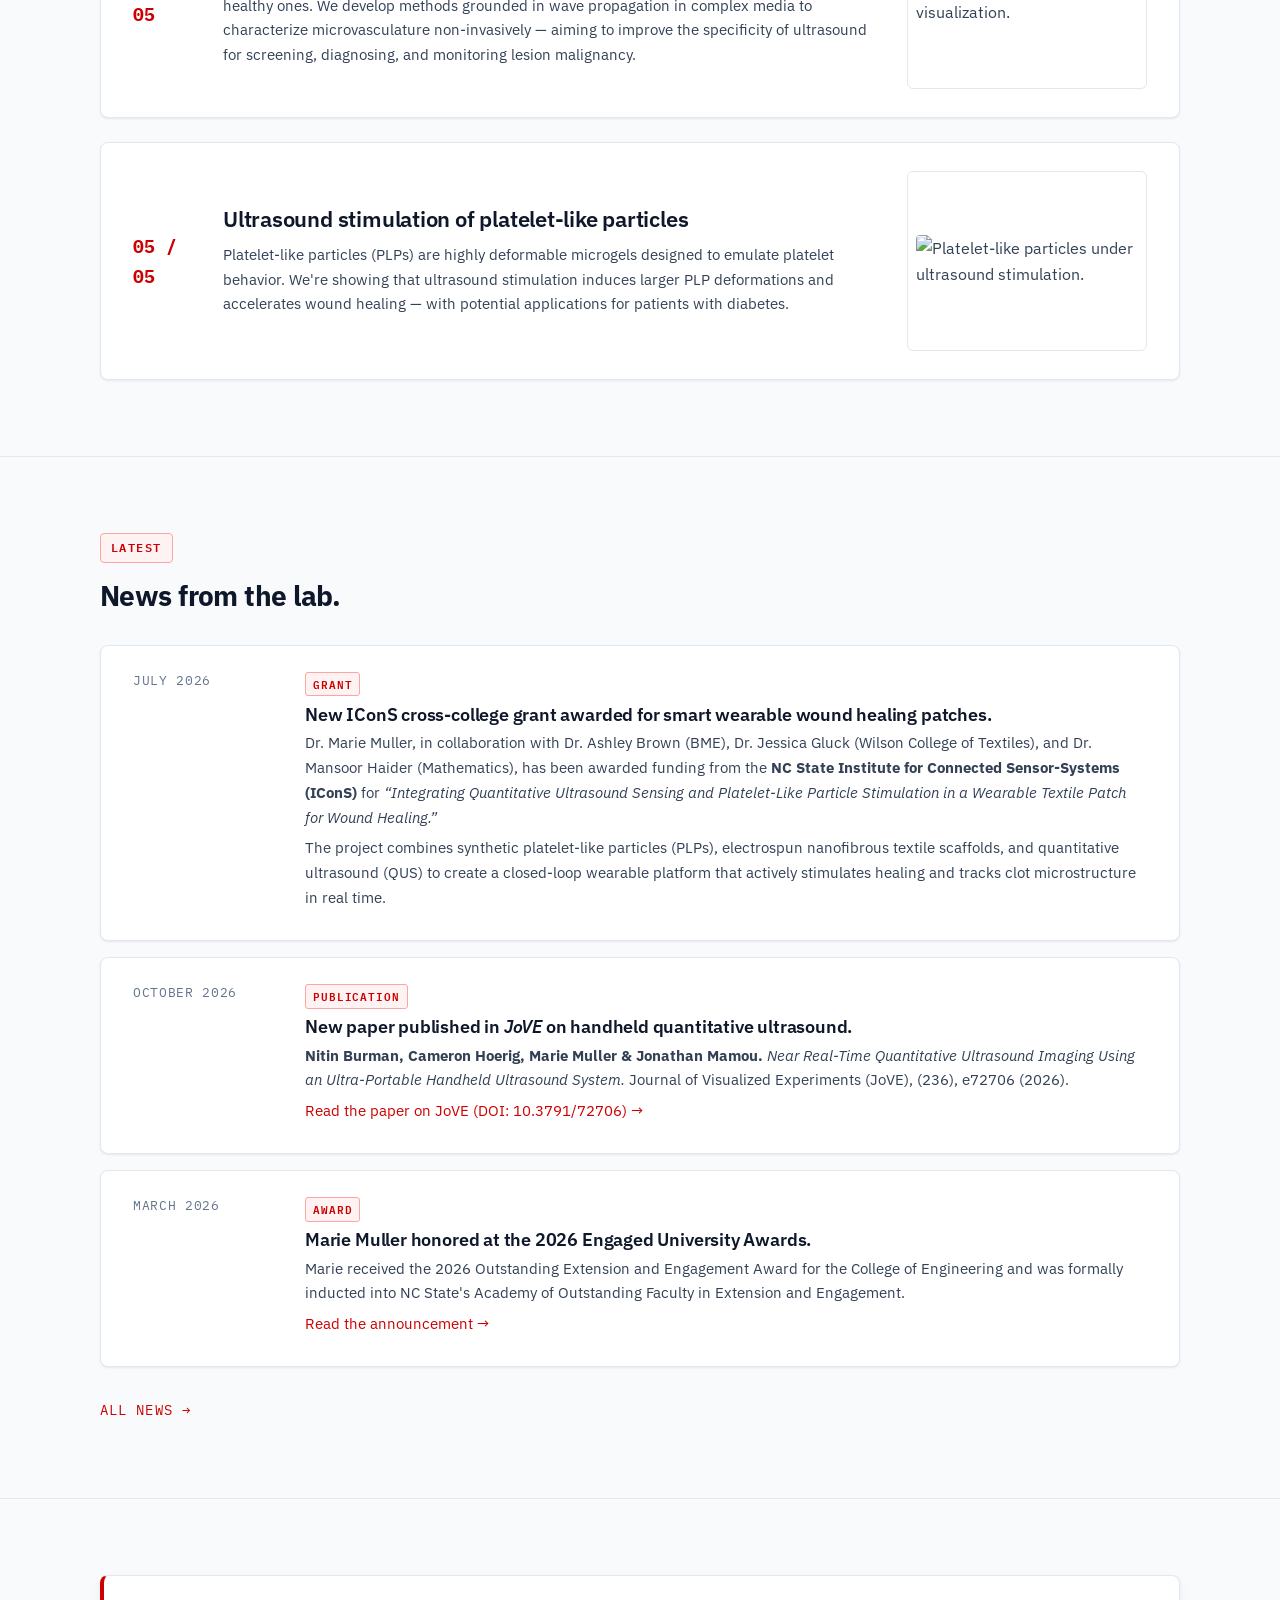
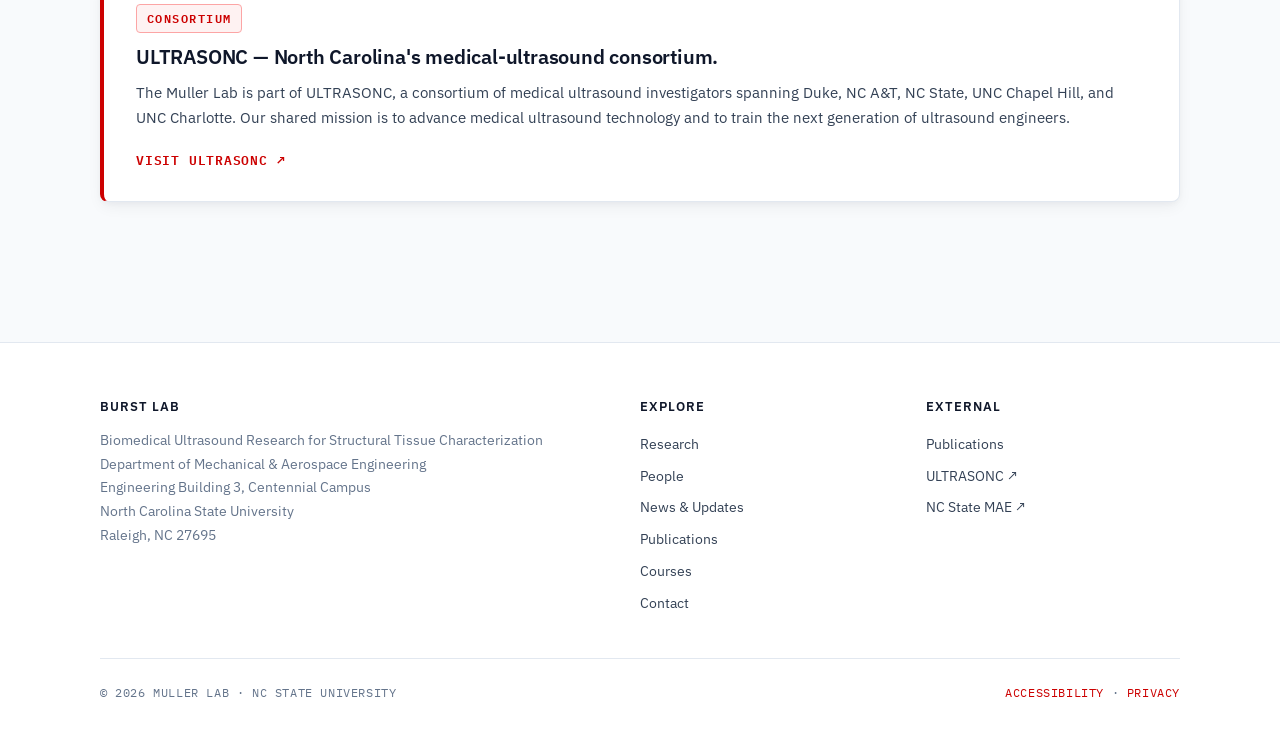
==== commit b640ae2a: "Update index.html" ====
--- a/index.html
+++ b/index.html
@@ -45,8 +45,8 @@
         </p>
 
         <!-- LAB GROUP PHOTO (80% Width Centered) -->
-        <figure class="lab-hero-photo" style="max-width: 80%; margin: 0 auto; text-align: left;">
-          <img src="assets/img/gallery/lab_photo.webp" alt="BURST Lab Group Photo at NC State" />
+        <figure class="lab-hero-photo" style="max-width: 100%; margin: 0 auto; text-align: left;">
+          <img src="assets/img/gallery/lab_photo.jpg" alt="BURST Lab Group Photo at NC State" />
           <figcaption>
             <span>The BURST Lab team at NC State Centennial Campus.</span>
             <a href="gallery.html">View more lab photos &amp; events →</a>
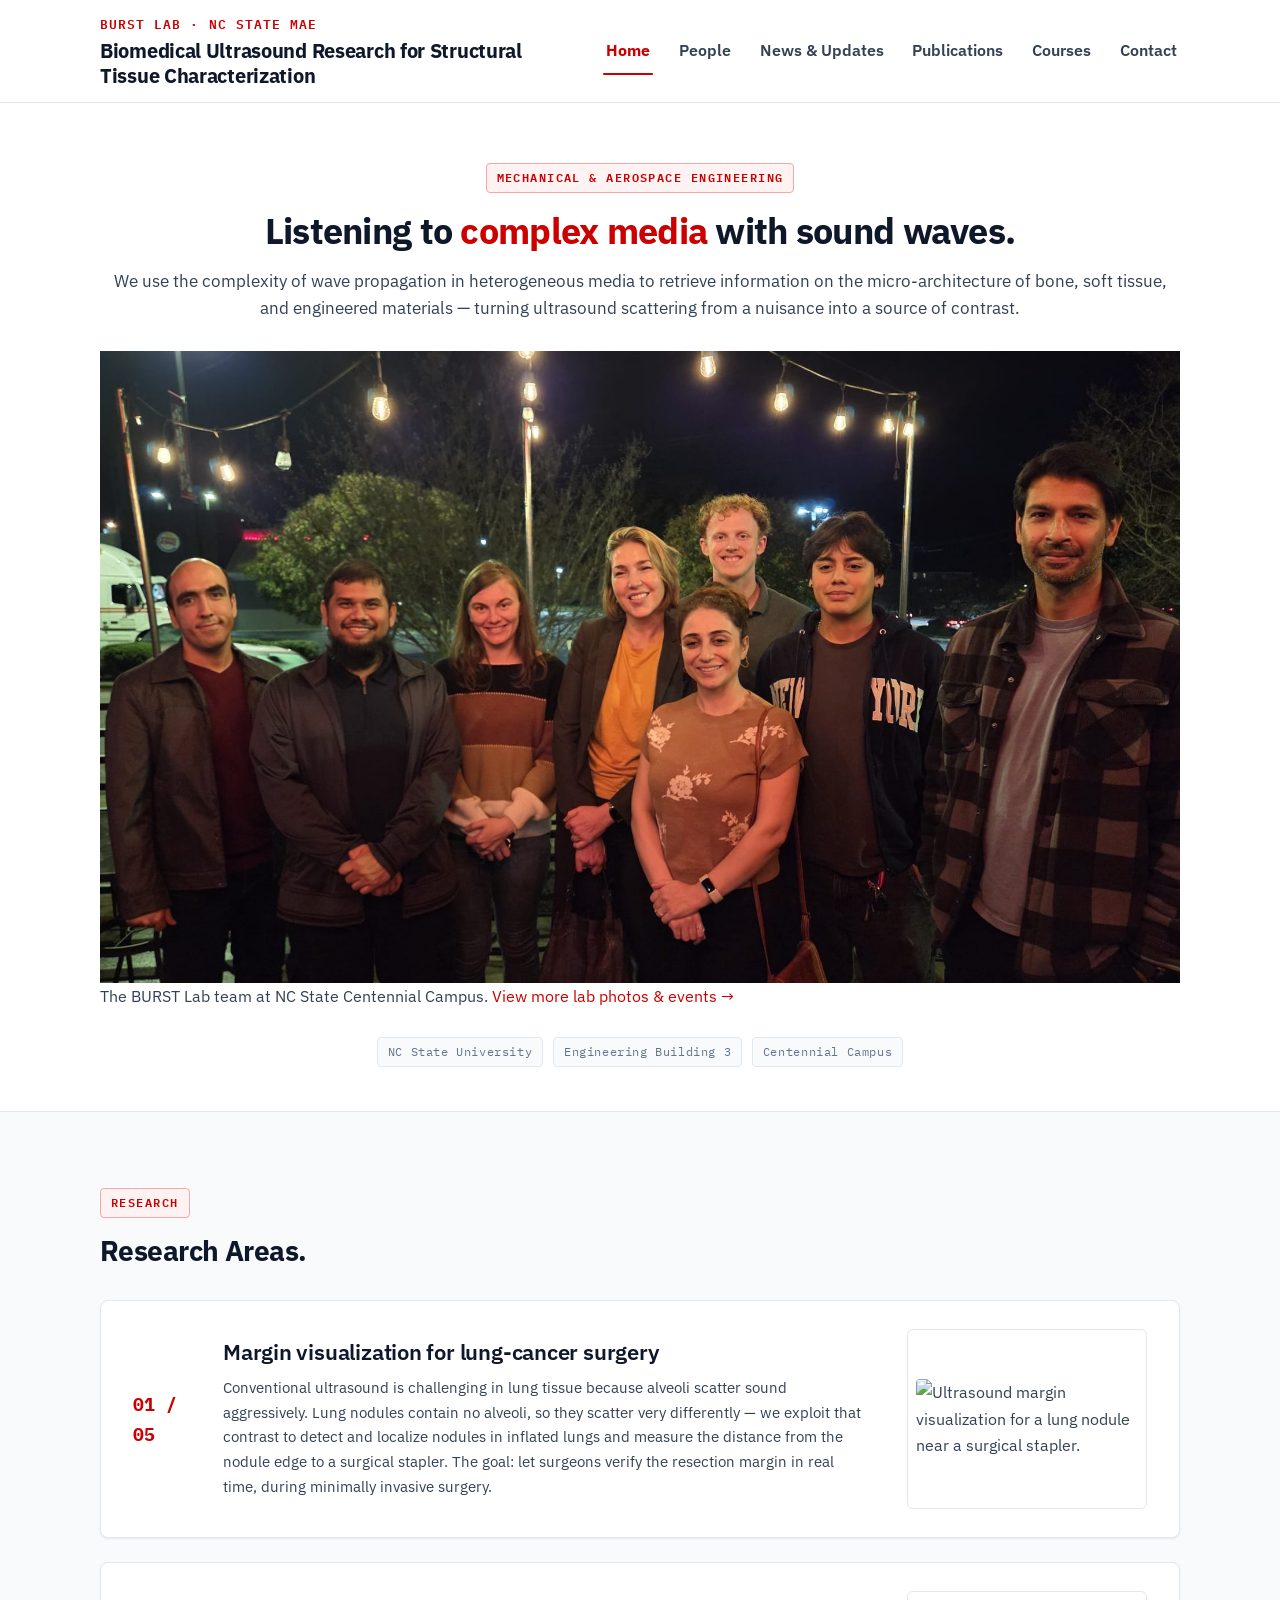
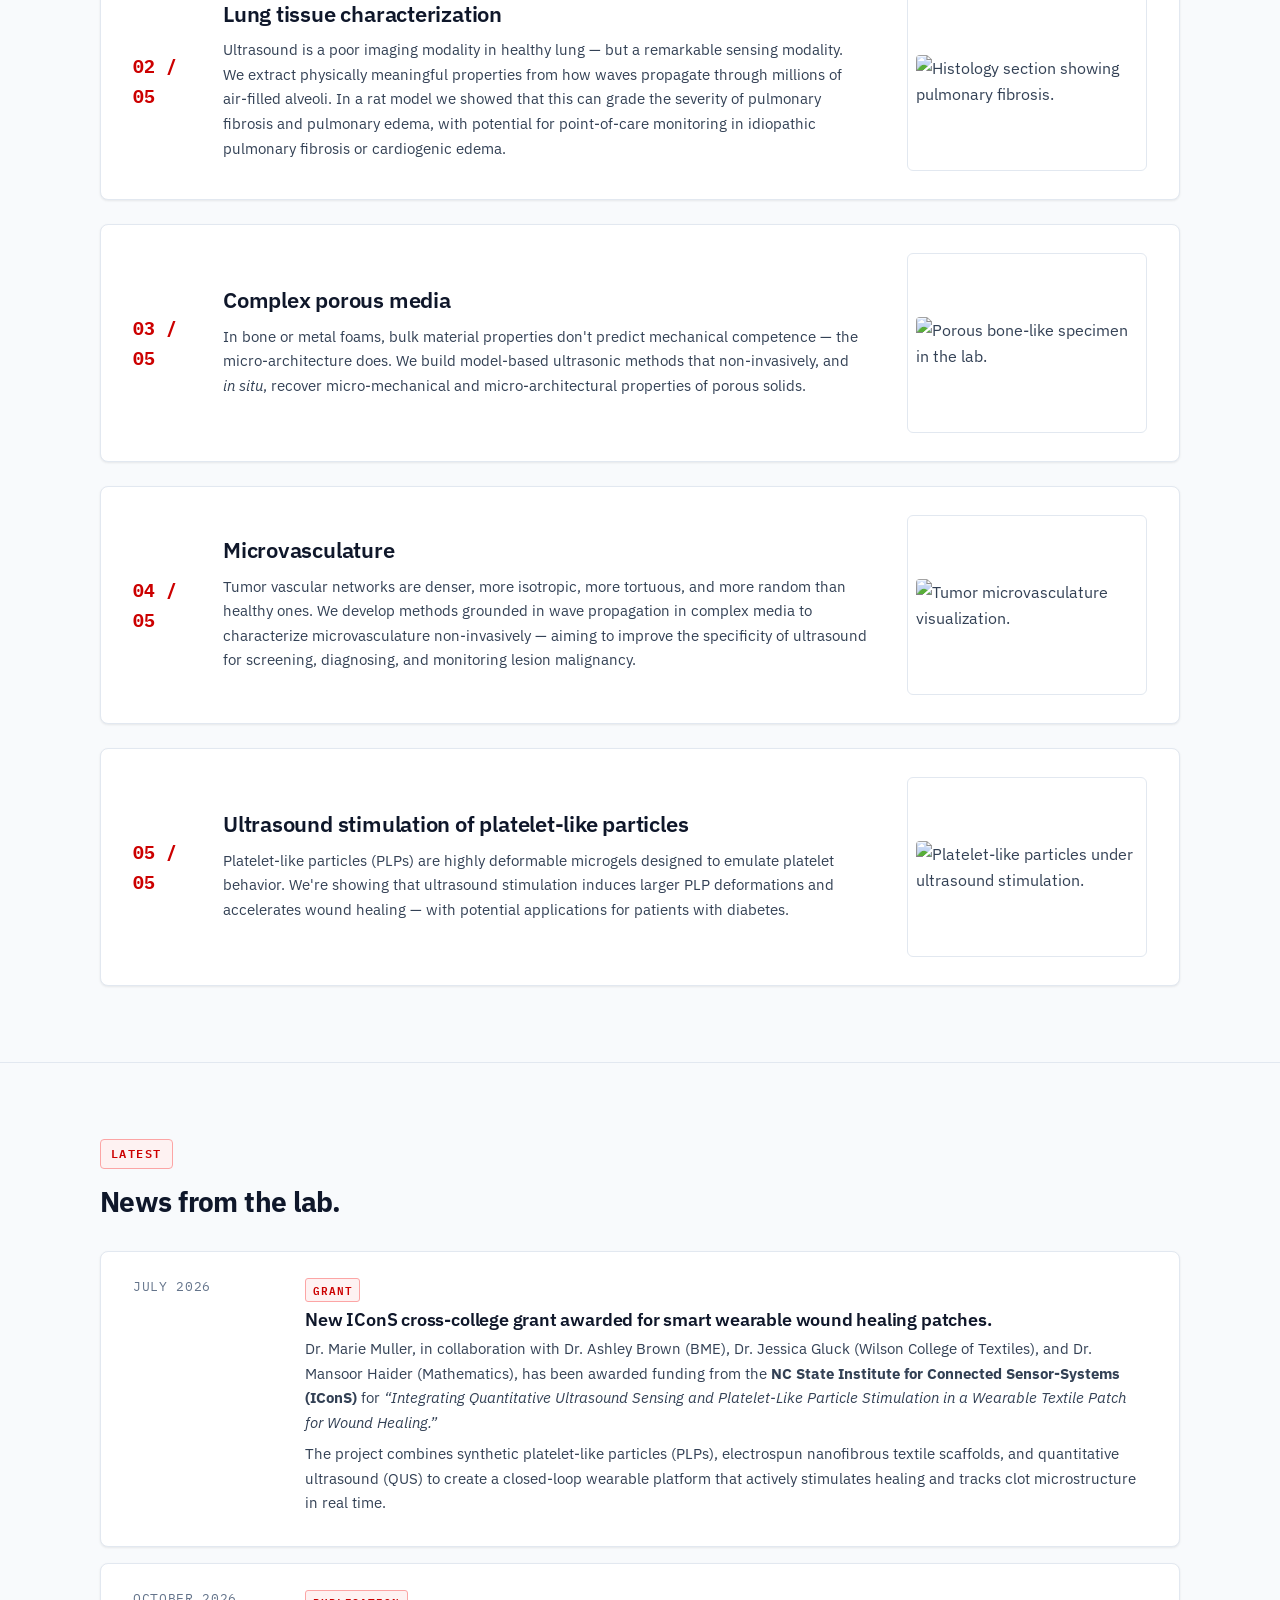
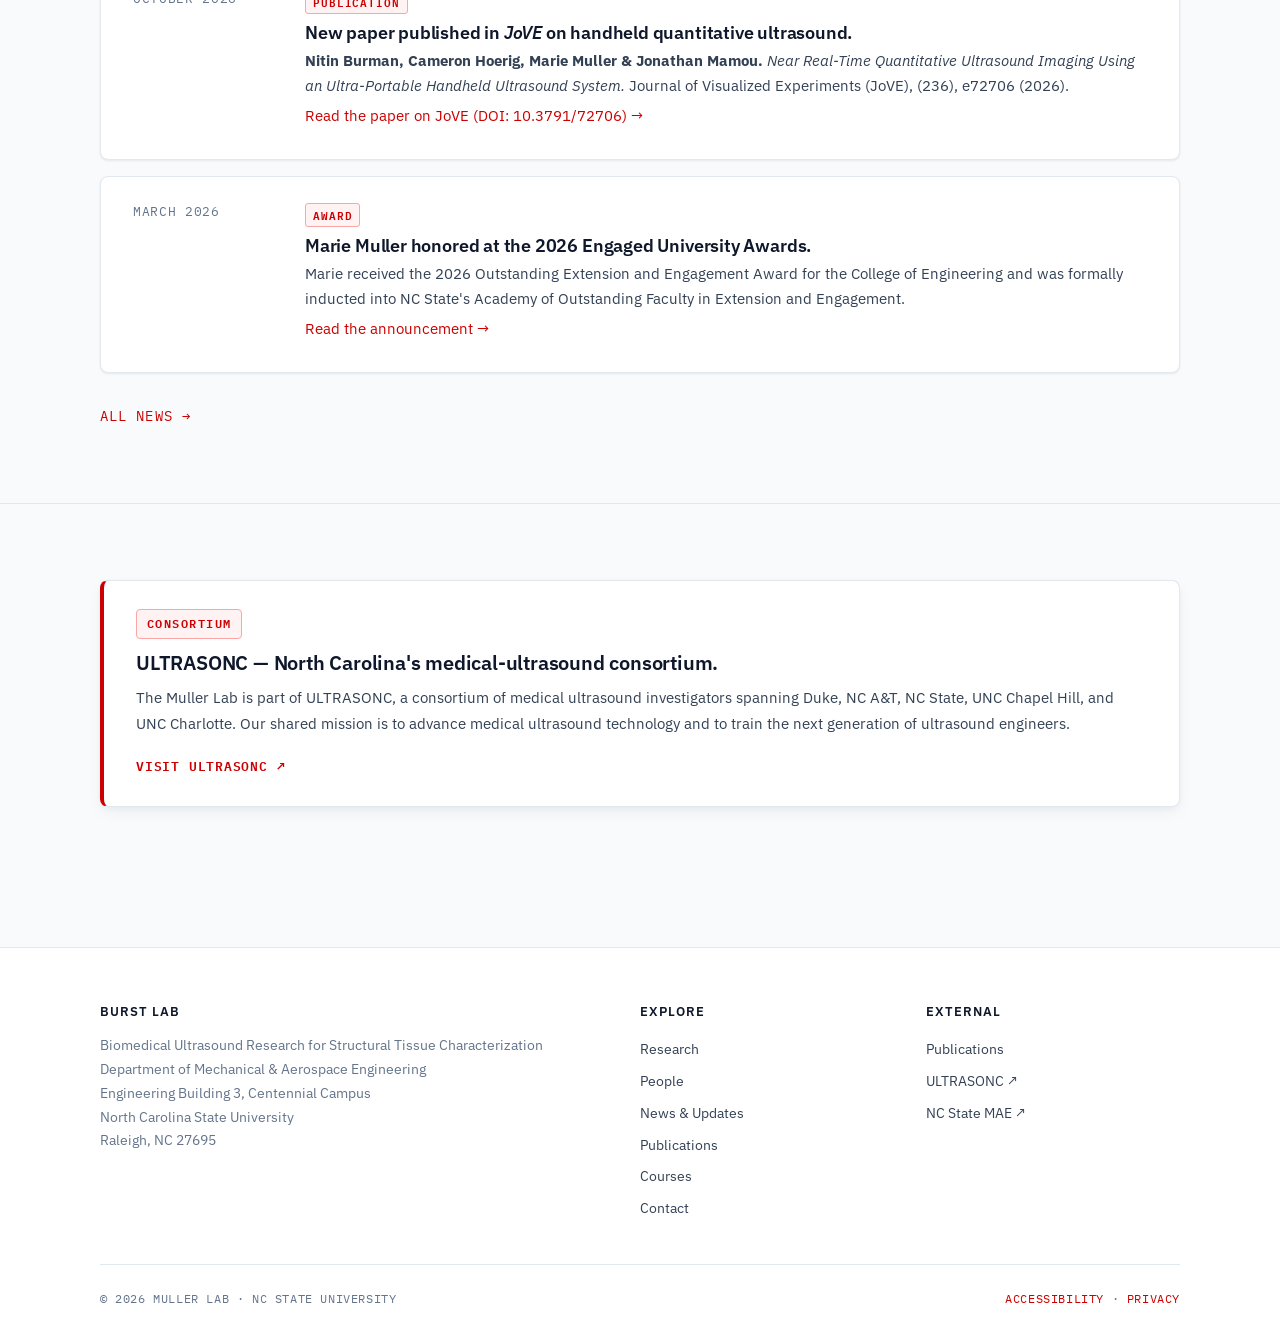
==== commit 01844a09: "Update index.html" ====
--- a/index.html
+++ b/index.html
@@ -46,7 +46,7 @@
 
         <!-- LAB GROUP PHOTO (80% Width Centered) -->
         <figure class="lab-hero-photo" style="max-width: 100%; margin: 0 auto; text-align: left;">
-          <img src="assets/img/gallery/lab_photo.jpg" alt="BURST Lab Group Photo at NC State" />
+          <img src="assets/img/gallery/lab_photo_fall_2026.jpg" alt="BURST Lab Group Photo at NC State" />
           <figcaption>
             <span>The BURST Lab team at NC State Centennial Campus.</span>
             <a href="gallery.html">View more lab photos &amp; events →</a>
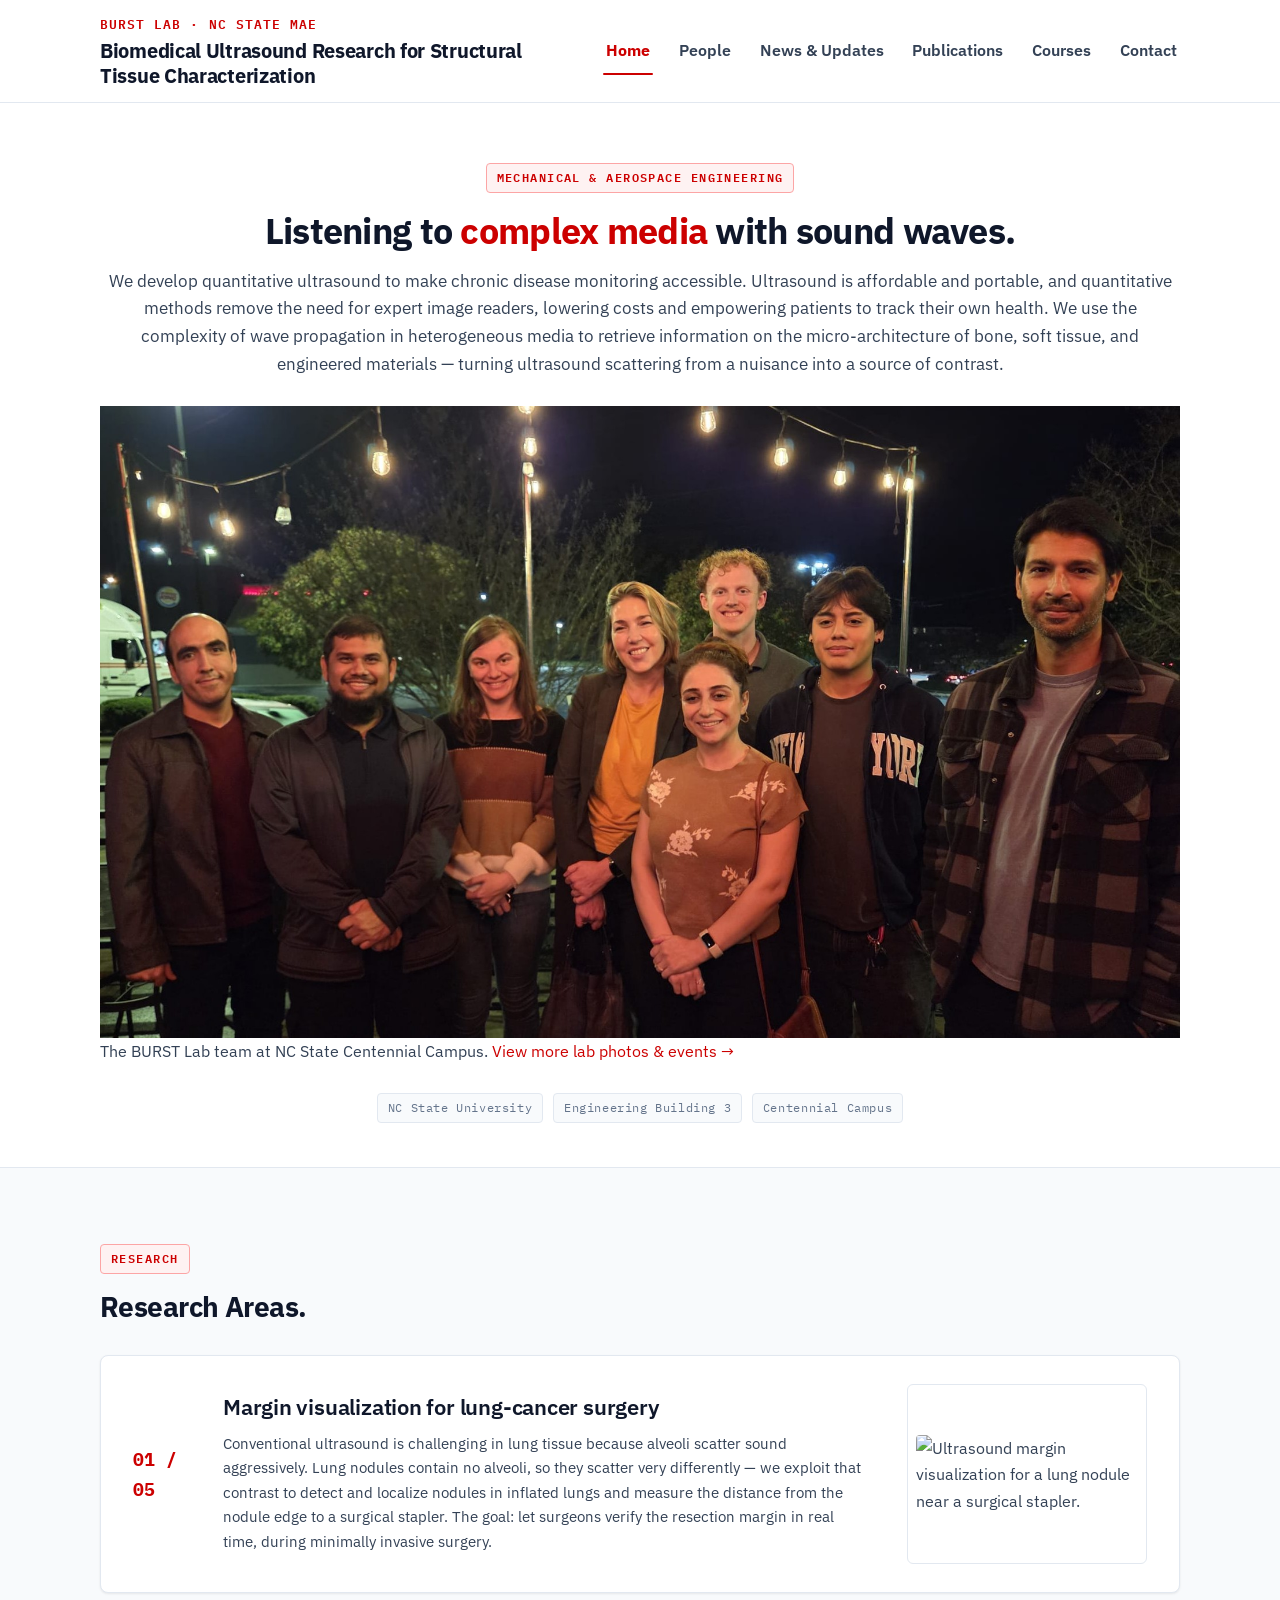
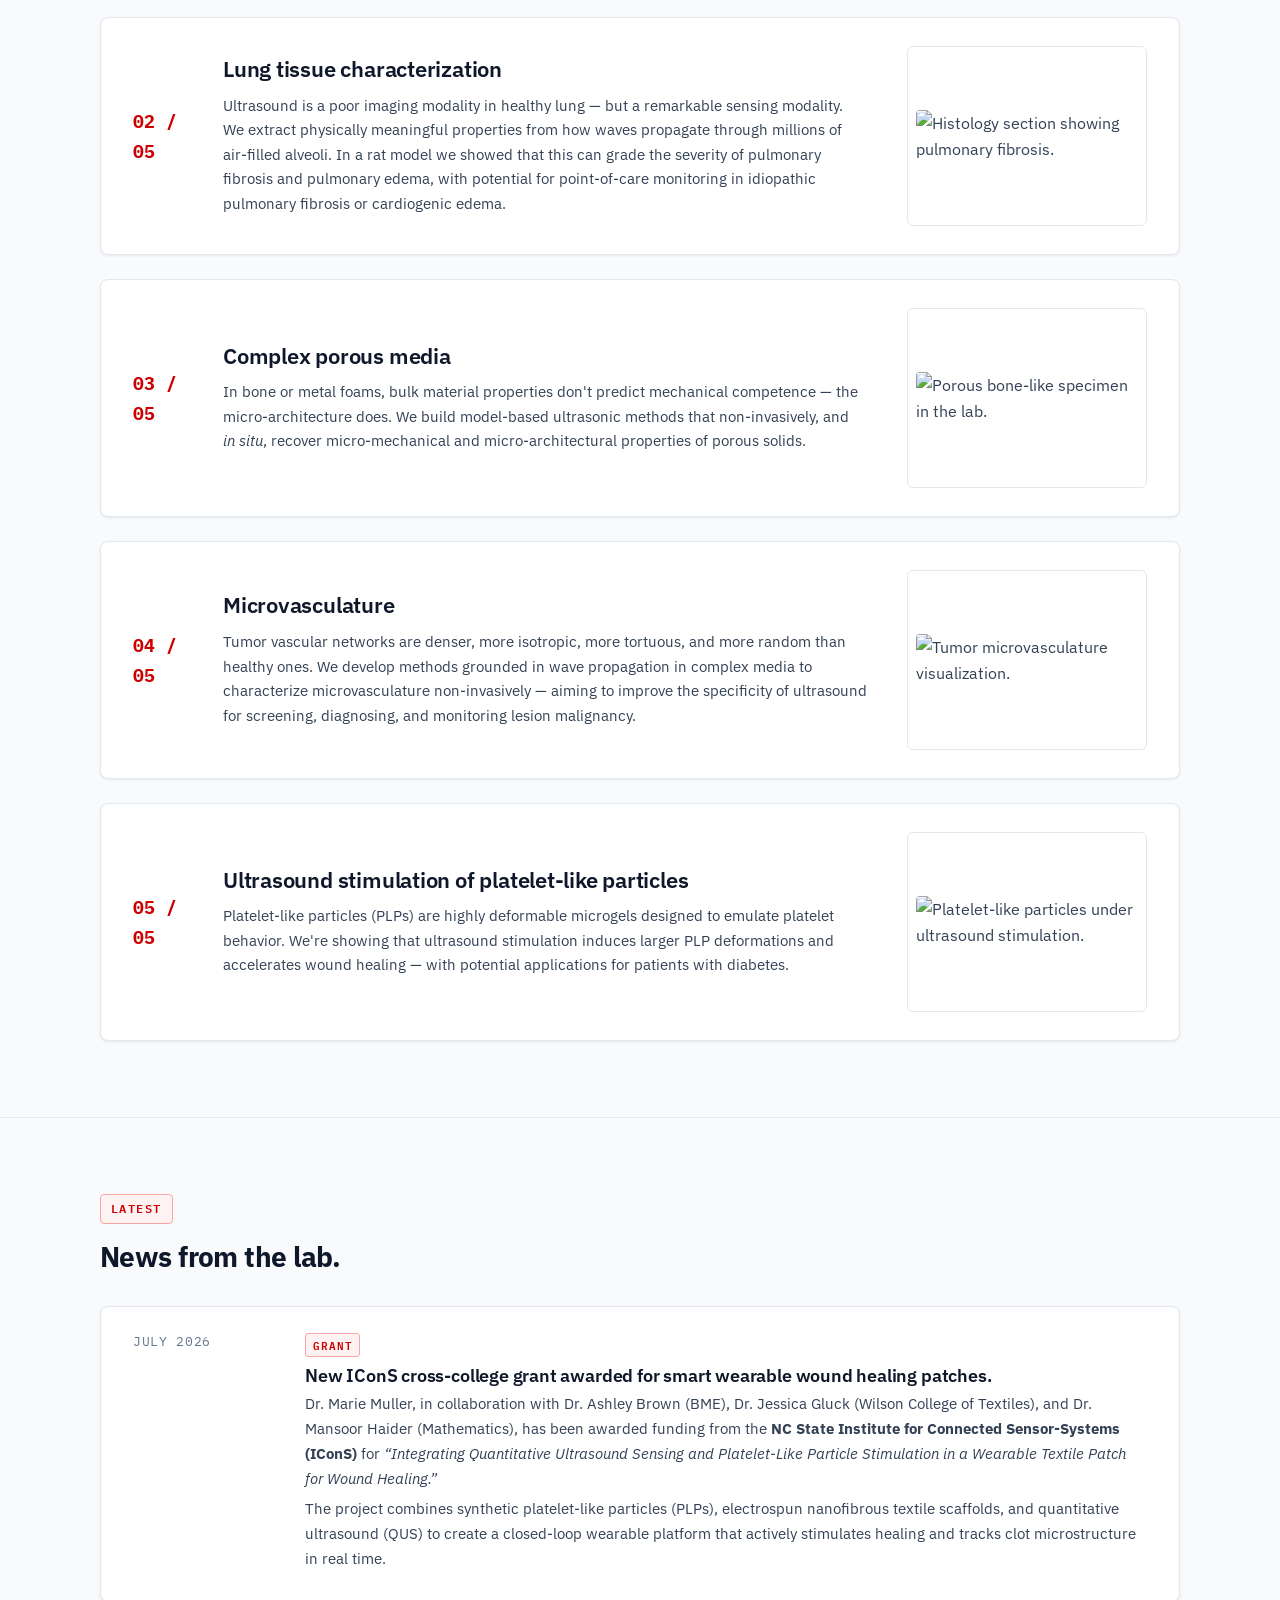
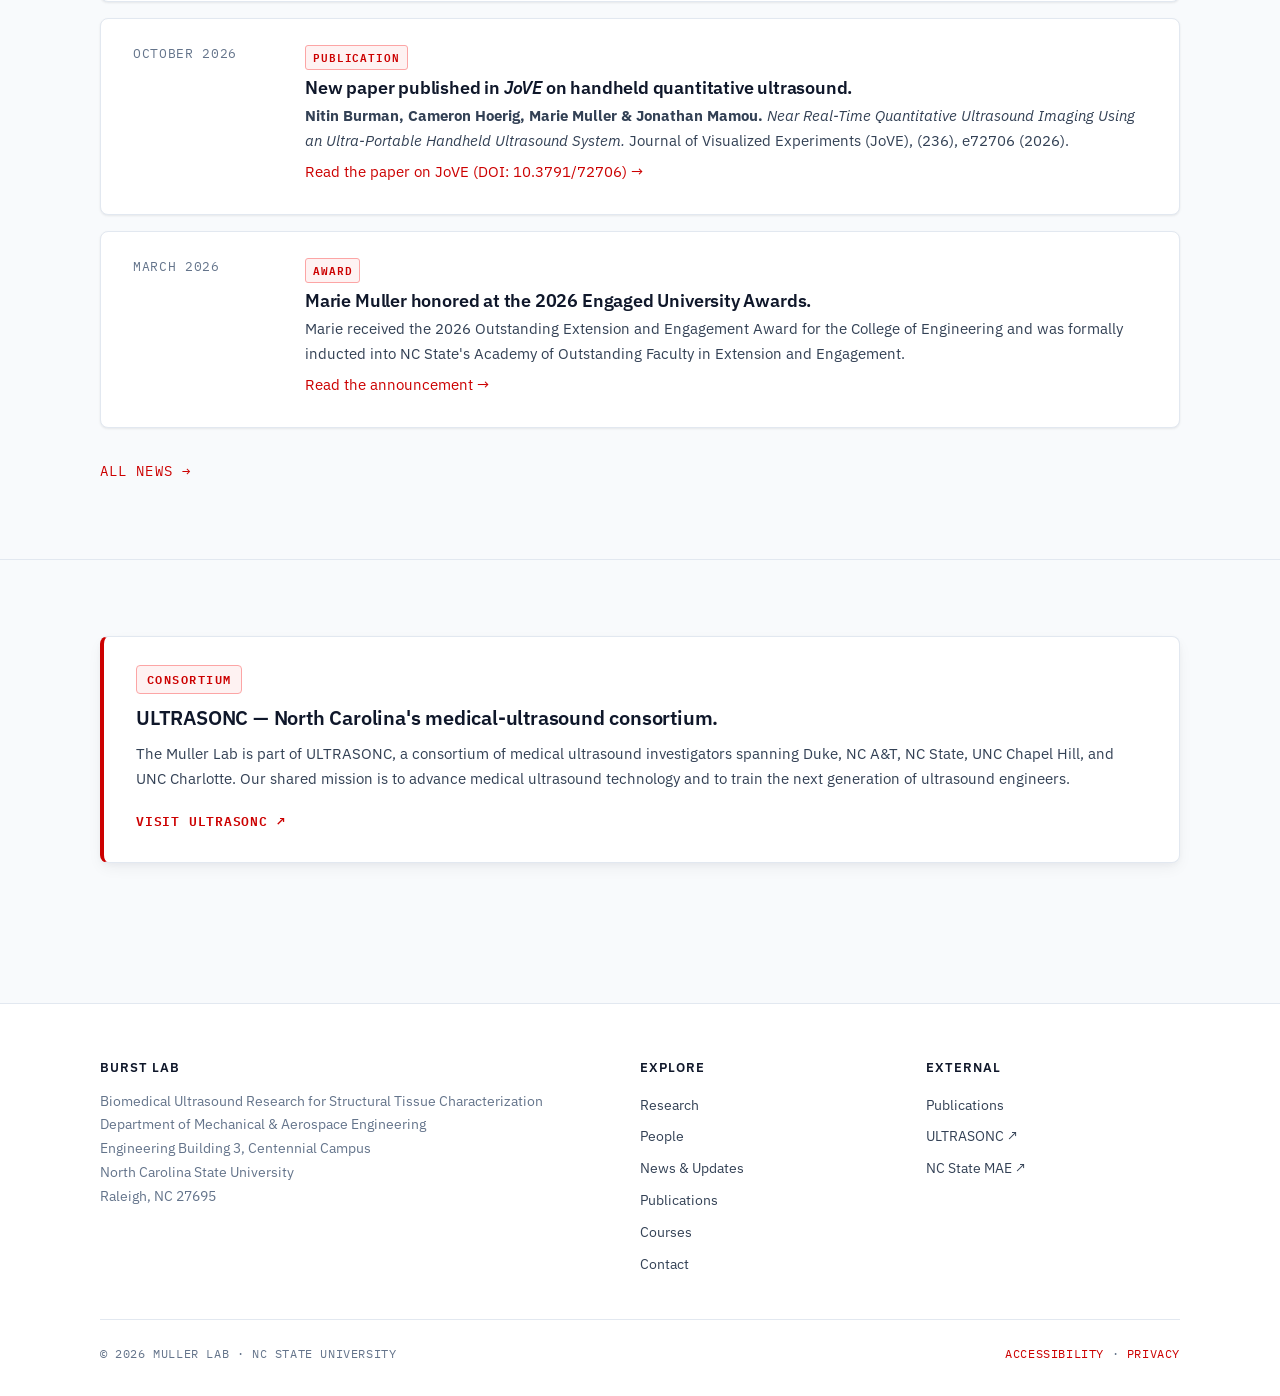
==== commit 38aac054: "Update index.html" ====
--- a/index.html
+++ b/index.html
@@ -41,7 +41,7 @@
         <span class="eyebrow">Mechanical &amp; Aerospace Engineering</span>
         <h1>Listening to <em>complex media</em> with sound waves.</h1>
         <p class="hero-lede" style="max-width: 100%; margin: 0.85rem auto 1.75rem;">
-          We use the complexity of wave propagation in heterogeneous media to retrieve information on the micro-architecture of bone, soft tissue, and engineered materials — turning ultrasound scattering from a nuisance into a source of contrast.
+            We develop quantitative ultrasound to make chronic disease monitoring accessible. Ultrasound is affordable and portable, and quantitative methods remove the need for expert image readers, lowering costs and empowering patients to track their own health. We use the complexity of wave propagation in heterogeneous media to retrieve information on the micro-architecture of bone, soft tissue, and engineered materials — turning ultrasound scattering from a nuisance into a source of contrast.
         </p>
 
         <!-- LAB GROUP PHOTO (80% Width Centered) -->
@@ -290,50 +290,41 @@
     </div>
   </div>
 
+  <!-- FULLSCREEN PHOTO LIGHTBOX (Homepage) -->
+  <div class="photo-lightbox single-mode" id="hero-lightbox" role="dialog" aria-modal="true" aria-label="Full screen lab photo">
+    <button class="lightbox-close" id="hero-lb-close" aria-label="Close fullscreen view">&times;</button>
+    <div class="lightbox-content">
+      <img id="hero-lb-img" src="" alt="" />
+      <div class="lightbox-caption">The BURST Lab team at NC State Centennial Campus.</div>
+    </div>
+  </div>
+
   <script>
-    // Click-to-expand functionality for research items
-    const items = document.querySelectorAll('.research-item');
-    const modal = document.getElementById('researchModal');
-    const closeBtn = document.getElementById('modalClose');
-    const mNum = document.getElementById('modalNum');
-    const mTitle = document.getElementById('modalTitle');
-    const mDesc = document.getElementById('modalDesc');
-    const mImg = document.getElementById('modalImg');
-
-    items.forEach(item => {
-      item.addEventListener('click', () => {
-        const num = item.querySelector('.research-num')?.innerText || '';
-        const title = item.querySelector('.research-body h3')?.innerText || '';
-        const desc = item.querySelector('.research-body p')?.innerText || '';
-        const img = item.querySelector('.research-figure img');
-
-        if (img) {
-          mNum.innerText = num;
-          mTitle.innerText = title;
-          mDesc.innerText = desc;
-          mImg.src = img.src;
-          mImg.alt = img.alt || title;
-
-          modal.classList.add('active');
-          modal.setAttribute('aria-hidden', 'false');
-          document.body.style.overflow = 'hidden'; // prevent page background scrolling
-        }
+    const heroPhoto = document.querySelector('.lab-hero-photo img');
+    const heroLightbox = document.getElementById('hero-lightbox');
+    const heroLbImg = document.getElementById('hero-lb-img');
+
+    if (heroPhoto && heroLightbox) {
+      heroPhoto.addEventListener('click', () => {
+        heroLbImg.src = heroPhoto.src;
+        heroLbImg.alt = heroPhoto.alt;
+        heroLightbox.classList.add('is-open');
+        document.body.style.overflow = 'hidden';
       });
-    });
-
-    function closeModal() {
-      modal.classList.remove('active');
-      modal.setAttribute('aria-hidden', 'true');
-      document.body.style.overflow = '';
+
+      const closeHeroLb = () => {
+        heroLightbox.classList.remove('is-open');
+        document.body.style.overflow = '';
+      };
+
+      document.getElementById('hero-lb-close').addEventListener('click', closeHeroLb);
+      heroLightbox.addEventListener('click', (e) => {
+        if (e.target === heroLightbox) closeHeroLb();
+      });
+      document.addEventListener('keydown', (e) => {
+        if (e.key === 'Escape' && heroLightbox.classList.contains('is-open')) closeHeroLb();
+      });
     }
-
-    closeBtn.addEventListener('click', closeModal);
-    modal.addEventListener('click', (e) => {
-      if (e.target === modal) closeModal();
-    });
-    document.addEventListener('keydown', (e) => {
-      if (e.key === 'Escape' && modal.classList.contains('active')) closeModal();
-    });
-  </script>  
+  </script>
 </body>
 </html>
--- a/assets/css/style.css
+++ b/assets/css/style.css
@@ -788,8 +788,8 @@
 .page-header p {
   font-size: 1.05rem;
   color: var(--ink-soft);
-  max-width: 65ch;
-  margin-top: 0.75rem;
+  max-width: 100%;
+  margin-top: 0.65rem;
 }
 
 .courses {
@@ -973,3 +973,134 @@
   border-radius: 20px;
   white-space: nowrap;
 }
+
+/* =========================================================
+   Fullscreen Photo Lightbox Modal (Desktop & Mobile)
+   ========================================================= */
+.lab-hero-photo img,
+.gallery-card img {
+  cursor: zoom-in;
+}
+
+.photo-lightbox {
+  display: none;
+  position: fixed;
+  inset: 0;
+  z-index: 9999;
+  background: rgba(15, 23, 42, 0.94);
+  backdrop-filter: blur(4px);
+  align-items: center;
+  justify-content: center;
+  padding: 1.5rem;
+  user-select: none;
+}
+
+.photo-lightbox.is-open {
+  display: flex;
+  animation: lightboxFadeIn 0.18s ease-out;
+}
+
+@keyframes lightboxFadeIn {
+  from { opacity: 0; }
+  to { opacity: 1; }
+}
+
+.lightbox-content {
+  max-width: 90vw;
+  max-height: 85vh;
+  display: flex;
+  flex-direction: column;
+  align-items: center;
+  text-align: center;
+}
+
+.lightbox-content img {
+  max-width: 100%;
+  max-height: 76vh;
+  width: auto;
+  height: auto;
+  object-fit: contain;
+  border-radius: 6px;
+  box-shadow: 0 20px 50px rgba(0, 0, 0, 0.6);
+}
+
+.lightbox-caption {
+  margin-top: 0.9rem;
+  color: #f8fafc;
+  font-size: 0.98rem;
+  max-width: 65ch;
+  line-height: 1.5;
+}
+
+.lightbox-caption small {
+  display: block;
+  font-family: var(--font-mono, monospace);
+  font-size: 0.75rem;
+  color: #94a3b8;
+  margin-top: 0.25rem;
+  text-transform: uppercase;
+  letter-spacing: 0.06em;
+}
+
+/* Close & Navigation Arrows */
+.lightbox-close,
+.lightbox-prev,
+.lightbox-next {
+  position: fixed;
+  background: rgba(255, 255, 255, 0.12);
+  color: #ffffff;
+  border: 1px solid rgba(255, 255, 255, 0.22);
+  border-radius: 50%;
+  width: 46px;
+  height: 46px;
+  font-size: 1.5rem;
+  line-height: 1;
+  display: flex;
+  align-items: center;
+  justify-content: center;
+  cursor: pointer;
+  transition: background 0.15s ease, transform 0.15s ease;
+  z-index: 10000;
+}
+
+.lightbox-close:hover,
+.lightbox-prev:hover,
+.lightbox-next:hover {
+  background: var(--accent, #cc0000);
+  border-color: var(--accent, #cc0000);
+}
+
+.lightbox-close {
+  top: 1.25rem;
+  right: 1.25rem;
+  font-size: 1.65rem;
+}
+
+.lightbox-prev {
+  left: 1.25rem;
+  top: 50%;
+  transform: translateY(-50%);
+}
+
+.lightbox-next {
+  right: 1.25rem;
+  top: 50%;
+  transform: translateY(-50%);
+}
+
+.photo-lightbox.single-mode .lightbox-prev,
+.photo-lightbox.single-mode .lightbox-next {
+  display: none;
+}
+
+@media (max-width: 640px) {
+  .lightbox-prev,
+  .lightbox-next {
+    width: 38px;
+    height: 38px;
+    font-size: 1.25rem;
+    background: rgba(15, 23, 42, 0.75);
+  }
+  .lightbox-prev { left: 0.65rem; }
+  .lightbox-next { right: 0.65rem; }
+}
